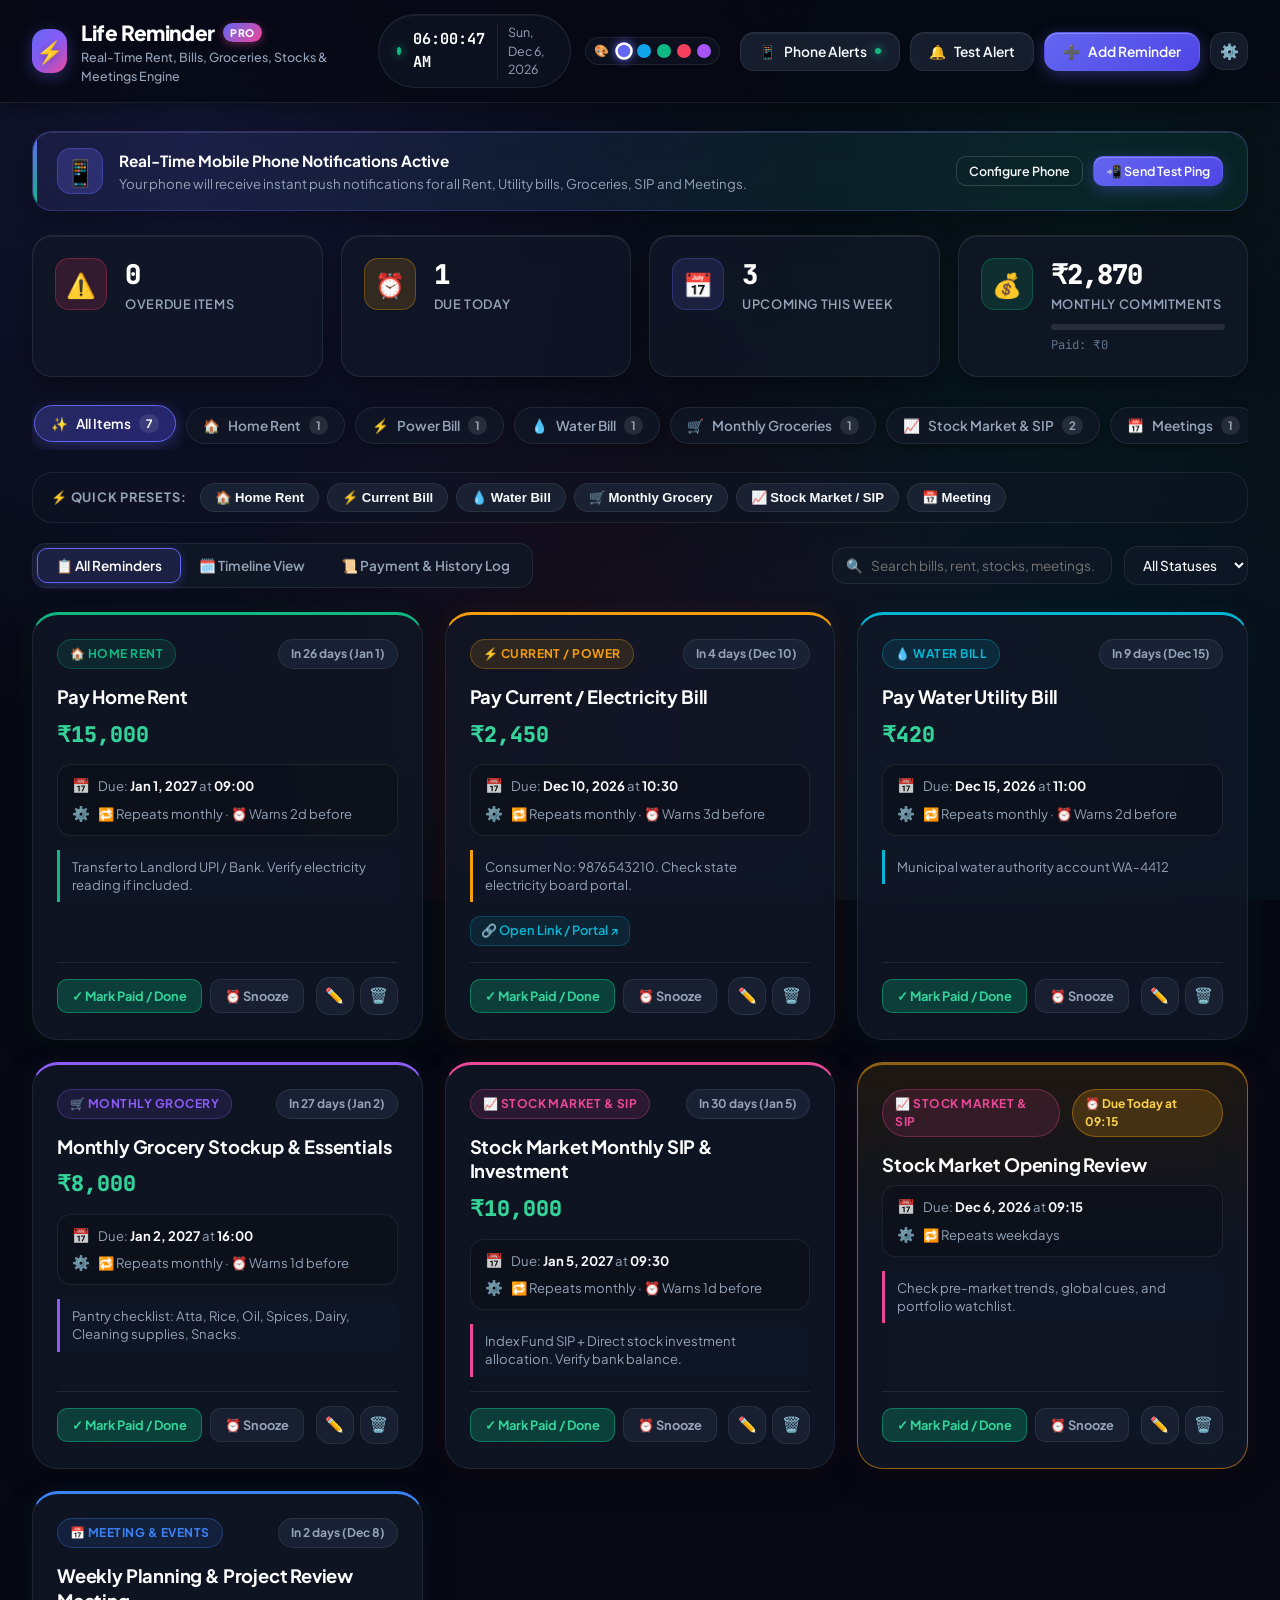
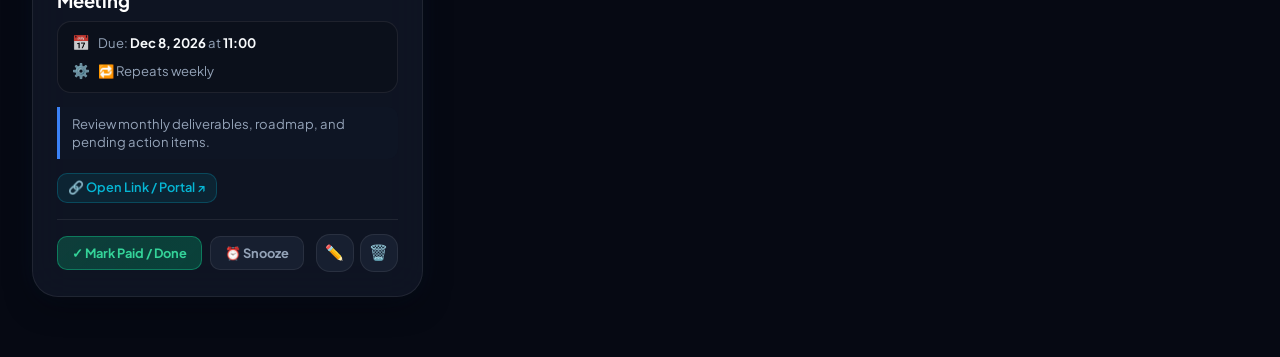
==== index.html @ 821e24bf "Initial commit: Life Reminder & Task Assistant PRO" ====
<!DOCTYPE html>
<html lang="en">
<head>
  <meta charset="UTF-8">
  <meta name="viewport" content="width=device-width, initial-scale=1.0">
  <title>Life Reminder PRO - Smart Financial & Task Manager</title>
  <link rel="preconnect" href="https://fonts.googleapis.com">
  <link rel="preconnect" href="https://fonts.gstatic.com" crossorigin>
  <link href="https://fonts.googleapis.com/css2?family=Plus+Jakarta+Sans:wght@300;400;500;600;700;800&family=JetBrains+Mono:wght@400;500;700;800&display=swap" rel="stylesheet">
  <link rel="stylesheet" href="static/styles.css">
  <link rel="icon" type="image/svg+xml" href="static/favicon.svg">
</head>
<body class="dark-theme theme-midnight">
  <!-- Confetti Burst Canvas -->
  <canvas id="confettiCanvas"></canvas>

  <!-- Top Navigation Header -->
  <header class="app-header">
    <div class="header-container">
      <div class="logo-group">
        <div class="logo-icon-wrapper">
          <span class="logo-icon">⚡</span>
        </div>
        <div>
          <h1 class="app-title">Life Reminder <span class="badge-pro">PRO</span></h1>
          <p class="app-subtitle">Real-Time Rent, Bills, Groceries, Stocks & Meetings Engine</p>
        </div>
      </div>

      <div class="header-center">
        <div class="live-clock-card" title="Real-time system scheduler running">
          <span class="clock-pulse-dot"></span>
          <span class="live-clock-time" id="liveClockTime">--:--:--</span>
          <span class="live-clock-date" id="liveClockDate">Loading...</span>
        </div>

        <!-- Theme Palette Color Switcher -->
        <div class="theme-selector-wrap" title="Switch Color Palette">
          <span style="font-size: 0.75rem; margin-right: 2px;">🎨</span>
          <div class="theme-pill-dot dot-midnight active" data-theme="theme-midnight" title="Cyber Midnight (Default)"></div>
          <div class="theme-pill-dot dot-sapphire" data-theme="theme-sapphire" title="Sapphire Executive (Ocean Cobalt)"></div>
          <div class="theme-pill-dot dot-emerald" data-theme="theme-emerald" title="Emerald Luxury (Forest Jade)"></div>
          <div class="theme-pill-dot dot-sunset" data-theme="theme-sunset" title="Crimson Sunset (Amber Rose)"></div>
          <div class="theme-pill-dot dot-royal" data-theme="theme-royal" title="Amethyst Royal (Electric Purple)"></div>
        </div>
      </div>

      <div class="header-actions">
        <button id="btnOpenMobileSync" class="btn btn-secondary mobile-sync-btn" title="Setup Mobile Phone Notifications">
          <span>📱</span> Phone Alerts <span class="clock-pulse-dot" id="mobileStatusDot" style="width: 6px; height: 6px;"></span>
        </button>
        <button id="btnTestAlert" class="btn btn-secondary" title="Test Audio Chime & Windows Toast">
          <span>🔔</span> Test Alert
        </button>
        <button id="btnOpenAddModal" class="btn btn-primary">
          <span>➕</span> Add Reminder
        </button>
        <button id="btnOpenSettings" class="btn btn-icon" title="Preferences">
          ⚙️
        </button>
      </div>
    </div>
  </header>

  <!-- Main Application Container -->
  <main class="main-container">

    <!-- Mobile Banner Alert Bar -->
    <section class="mobile-banner-card" id="mobileBannerCard">
      <div class="mobile-banner-left">
        <span class="mobile-banner-icon">📱</span>
        <div>
          <div class="mobile-banner-title">Real-Time Mobile Phone Notifications Active</div>
          <div class="mobile-banner-desc" id="mobileBannerDesc">Your phone will receive instant push notifications for all Rent, Utility bills, Groceries, SIP and Meetings.</div>
        </div>
      </div>
      <div class="mobile-banner-right">
        <button class="btn btn-sm btn-outline" id="btnBannerConfigure">Configure Phone</button>
        <button class="btn btn-sm btn-primary" id="btnBannerTestMobile">📲 Send Test Ping</button>
      </div>
    </section>

    <!-- Metrics / Stat Cards Row -->
    <section class="stats-grid">
      <div class="stat-card overdue-card" id="cardOverdue">
        <div class="stat-icon">⚠️</div>
        <div class="stat-content">
          <div class="stat-value" id="statOverdue">0</div>
          <div class="stat-label">Overdue Items</div>
        </div>
      </div>

      <div class="stat-card today-card">
        <div class="stat-icon">⏰</div>
        <div class="stat-content">
          <div class="stat-value" id="statToday">0</div>
          <div class="stat-label">Due Today</div>
        </div>
      </div>

      <div class="stat-card week-card">
        <div class="stat-icon">📅</div>
        <div class="stat-content">
          <div class="stat-value" id="statWeek">0</div>
          <div class="stat-label">Upcoming This Week</div>
        </div>
      </div>

      <div class="stat-card commitment-card">
        <div class="stat-icon">💰</div>
        <div class="stat-content">
          <div class="stat-value" id="statCommitment"><span class="currency-symbol">₹</span>0</div>
          <div class="stat-label">Monthly Commitments</div>
          <div class="progress-bar-container">
            <div class="progress-bar" id="statPaidProgress" style="width: 0%;"></div>
          </div>
          <div class="stat-subtext" id="statPaidText">Paid: <span class="currency-symbol">₹</span>0</div>
        </div>
      </div>
    </section>

    <!-- Vibrant Color-Coded Category Filter Tabs Bar -->
    <section class="category-tabs-bar" id="categoryTabsBar">
      <button class="cat-pill active" data-category="all">
        <span>✨</span>
        <span>All Items</span>
        <span class="cat-pill-count" id="countCatAll">0</span>
      </button>
      <button class="cat-pill" data-category="rent">
        <span>🏠</span>
        <span>Home Rent</span>
        <span class="cat-pill-count" id="countCatRent">0</span>
      </button>
      <button class="cat-pill" data-category="electricity">
        <span>⚡</span>
        <span>Power Bill</span>
        <span class="cat-pill-count" id="countCatElectricity">0</span>
      </button>
      <button class="cat-pill" data-category="water">
        <span>💧</span>
        <span>Water Bill</span>
        <span class="cat-pill-count" id="countCatWater">0</span>
      </button>
      <button class="cat-pill" data-category="grocery">
        <span>🛒</span>
        <span>Monthly Groceries</span>
        <span class="cat-pill-count" id="countCatGrocery">0</span>
      </button>
      <button class="cat-pill" data-category="stocks">
        <span>📈</span>
        <span>Stock Market & SIP</span>
        <span class="cat-pill-count" id="countCatStocks">0</span>
      </button>
      <button class="cat-pill" data-category="meeting">
        <span>📅</span>
        <span>Meetings</span>
        <span class="cat-pill-count" id="countCatMeeting">0</span>
      </button>
      <button class="cat-pill" data-category="custom">
        <span>🔔</span>
        <span>Other Tasks</span>
        <span class="cat-pill-count" id="countCatCustom">0</span>
      </button>
    </section>

    <!-- Quick Category Presets Bar -->
    <section class="presets-section">
      <span class="presets-title">⚡ Quick Presets:</span>
      <div class="presets-pills">
        <button class="preset-btn" data-preset="rent">🏠 Home Rent</button>
        <button class="preset-btn" data-preset="electricity">⚡ Current Bill</button>
        <button class="preset-btn" data-preset="water">💧 Water Bill</button>
        <button class="preset-btn" data-preset="grocery">🛒 Monthly Grocery</button>
        <button class="preset-btn" data-preset="stocks">📈 Stock Market / SIP</button>
        <button class="preset-btn" data-preset="meeting">📅 Meeting</button>
      </div>
    </section>

    <!-- View Tabs & Search Filter Row -->
    <section class="controls-section">
      <div class="view-tabs">
        <button class="tab-btn active" data-tab="reminders">📋 All Reminders</button>
        <button class="tab-btn" data-tab="timeline">🗓️ Timeline View</button>
        <button class="tab-btn" data-tab="history">📜 Payment & History Log</button>
      </div>

      <div class="filter-group">
        <div class="search-box">
          <span class="search-icon">🔍</span>
          <input type="text" id="searchInput" placeholder="Search bills, rent, stocks, meetings... (Ctrl+K)">
        </div>
        <select id="statusFilter" class="select-filter">
          <option value="all">All Statuses</option>
          <option value="pending">Pending</option>
          <option value="snoozed">Snoozed</option>
          <option value="completed">Completed</option>
        </select>
      </div>
    </section>

    <!-- TAB 1: Reminders Grid -->
    <div id="tabReminders" class="tab-content active">
      <div id="remindersGrid" class="reminders-grid">
        <!-- Injected via JavaScript -->
      </div>
      <div id="emptyState" class="empty-state hidden">
        <div class="empty-icon">🎉</div>
        <h3>All caught up!</h3>
        <p>No pending reminders found matching your filters.</p>
        <button class="btn btn-primary" onclick="openAddModal()">Add a Reminder</button>
      </div>
    </div>

    <!-- TAB 2: Timeline View -->
    <div id="tabTimeline" class="tab-content">
      <div class="timeline-container" id="timelineContainer">
        <!-- Injected via JavaScript -->
      </div>
    </div>

    <!-- TAB 3: History Log -->
    <div id="tabHistory" class="tab-content">
      <div class="history-card">
        <div class="history-header">
          <h3>Payment & Completion Records</h3>
          <span class="history-count" id="historyCount">0 records</span>
        </div>
        <div class="history-table-wrapper">
          <table class="history-table">
            <thead>
              <tr>
                <th>Item / Title</th>
                <th>Category</th>
                <th>Amount</th>
                <th>Due Date</th>
                <th>Completed Date</th>
                <th>Notes</th>
              </tr>
            </thead>
            <tbody id="historyTableBody">
              <!-- Injected via JavaScript -->
            </tbody>
          </table>
        </div>
      </div>
    </div>

  </main>

  <!-- Add / Edit Reminder Modal -->
  <div id="reminderModal" class="modal-backdrop hidden">
    <div class="modal-dialog">
      <div class="modal-header">
        <h2 id="modalTitle">➕ Add New Reminder</h2>
        <button class="modal-close-btn" id="btnCloseModal">&times;</button>
      </div>
      <form id="reminderForm" class="modal-form">
        <input type="hidden" id="editReminderId">

        <div class="form-row">
          <div class="form-group flex-2">
            <label for="reminderTitle">Reminder Title <span class="required">*</span></label>
            <input type="text" id="reminderTitle" required placeholder="e.g. Pay Home Rent, Current Bill, SIP...">
          </div>
          <div class="form-group flex-1">
            <label for="reminderCategory">Category</label>
            <select id="reminderCategory">
              <option value="rent">🏠 Home Rent</option>
              <option value="electricity">⚡ Electricity Bill</option>
              <option value="water">💧 Water Bill</option>
              <option value="grocery">🛒 Monthly Grocery</option>
              <option value="stocks">📈 Stock Market & SIP</option>
              <option value="meeting">📅 Meeting / Call</option>
              <option value="custom">🔔 Custom Task</option>
            </select>
          </div>
        </div>

        <div class="form-row">
          <div class="form-group">
            <label for="reminderAmount">Amount (<span class="currency-symbol">₹</span>) <small>(Optional for non-bills)</small></label>
            <input type="number" id="reminderAmount" placeholder="0" min="0" step="any">
          </div>
          <div class="form-group">
            <label for="reminderDueDate">Due Date <span class="required">*</span></label>
            <input type="date" id="reminderDueDate" required>
          </div>
          <div class="form-group">
            <label for="reminderDueTime">Due Time <span class="required">*</span></label>
            <input type="time" id="reminderDueTime" value="09:00" required>
          </div>
        </div>

        <div class="form-row">
          <div class="form-group">
            <label for="reminderRecurrence">Repeat Pattern</label>
            <select id="reminderRecurrence">
              <option value="monthly">Monthly (Repeats on same day)</option>
              <option value="one-time">One-time (No repeat)</option>
              <option value="daily">Daily (Every day)</option>
              <option value="weekdays">Weekdays (Mon-Fri - Stocks/Meetings)</option>
              <option value="weekly">Weekly (Every 7 days)</option>
              <option value="quarterly">Quarterly (Every 3 months)</option>
              <option value="yearly">Yearly (Annual)</option>
            </select>
          </div>
          <div class="form-group">
            <label for="reminderAdvance">Advance Warning</label>
            <select id="reminderAdvance">
              <option value="0">On Due Date Only</option>
              <option value="1">1 Day Before</option>
              <option value="2">2 Days Before</option>
              <option value="3">3 Days Before</option>
              <option value="5">5 Days Before</option>
            </select>
          </div>
          <div class="form-group">
            <label for="reminderPriority">Priority</label>
            <select id="reminderPriority">
              <option value="high">🔥 High</option>
              <option value="medium" selected>⚡ Medium</option>
              <option value="normal">🌱 Normal</option>
            </select>
          </div>
        </div>

        <div class="form-group">
          <label for="reminderNotes">Notes / Consumer No / Grocery Checklist</label>
          <textarea id="reminderNotes" rows="3" placeholder="e.g. Account number, landlord UPI, grocery list, meeting agenda..."></textarea>
        </div>

        <div class="form-group">
          <label for="reminderLink">Action Link / Portal URL <small>(Optional)</small></label>
          <input type="url" id="reminderLink" placeholder="https://meet.google.com/xyz or https://electricity.gov.in">
        </div>

        <div class="modal-footer">
          <button type="button" class="btn btn-secondary" id="btnCancelModal">Cancel</button>
          <button type="submit" class="btn btn-primary" id="btnSaveReminder">Save Reminder</button>
        </div>
      </form>
    </div>
  </div>

  <!-- Snooze Options Modal -->
  <div id="snoozeModal" class="modal-backdrop hidden">
    <div class="modal-dialog modal-small">
      <div class="modal-header">
        <h2>⏰ Snooze Reminder</h2>
        <button class="modal-close-btn" id="btnCloseSnooze">&times;</button>
      </div>
      <div class="snooze-body">
        <p>Postpone this reminder for:</p>
        <div class="snooze-options">
          <button class="btn btn-snooze" data-minutes="15">⏱️ 15 Minutes</button>
          <button class="btn btn-snooze" data-minutes="60">⏰ 1 Hour</button>
          <button class="btn btn-snooze" data-minutes="180">☕ 3 Hours</button>
          <button class="btn btn-snooze" data-minutes="1440">🌅 Tomorrow Morning (24h)</button>
        </div>
      </div>
    </div>
  </div>

  <!-- Dedicated Mobile Phone Notifications Modal -->
  <div id="mobileModal" class="modal-backdrop hidden">
    <div class="modal-dialog modal-medium">
      <div class="modal-header">
        <div class="modal-title-wrap">
          <span class="modal-header-icon" style="font-size: 22px; margin-right: 8px;">📱</span>
          <div>
            <h2>Mobile Phone Notifications</h2>
            <p class="modal-subtitle" style="font-size: 0.8rem; color: var(--text-secondary);">Receive instant reminder push alerts directly on your iOS or Android phone</p>
          </div>
        </div>
        <button class="modal-close-btn" id="btnCloseMobileModal">&times;</button>
      </div>

      <div class="modal-body-scrollable">
        <!-- Master Mobile Toggle -->
        <div class="mobile-master-toggle-box">
          <div class="toggle-info">
            <strong>Enable Mobile Push Alerts</strong>
            <span>Send alerts to phone whenever a reminder is due, overdue, snoozed, or upcoming</span>
          </div>
          <label class="switch">
            <input type="checkbox" id="mobileEnabledToggle" checked>
            <span class="slider round"></span>
          </label>
        </div>

        <!-- Provider Selector Pills -->
        <div class="provider-select-section">
          <label class="section-label" style="font-size: 0.8rem; font-weight: 700; color: var(--text-secondary); text-transform: uppercase; margin-bottom: 8px; display: block;">Select Push Notification Method:</label>
          <div class="provider-pills">
            <button class="provider-pill active" data-provider="ntfy">
              <span class="pill-icon" style="font-size: 20px;">🚀</span>
              <span class="pill-name" style="font-weight: 700;">ntfy.sh</span>
              <span class="pill-badge" style="font-size: 0.65rem; color: var(--accent-emerald); font-weight: 700;">Zero Setup</span>
            </button>
            <button class="provider-pill" data-provider="telegram">
              <span class="pill-icon" style="font-size: 20px;">✈️</span>
              <span class="pill-name" style="font-weight: 700;">Telegram</span>
            </button>
            <button class="provider-pill" data-provider="whatsapp">
              <span class="pill-icon" style="font-size: 20px;">💬</span>
              <span class="pill-name" style="font-weight: 700;">WhatsApp</span>
            </button>
            <button class="provider-pill" data-provider="pushover">
              <span class="pill-icon" style="font-size: 20px;">🔔</span>
              <span class="pill-name" style="font-weight: 700;">Pushover</span>
            </button>
            <button class="provider-pill" data-provider="discord">
              <span class="pill-icon" style="font-size: 20px;">🎮</span>
              <span class="pill-name" style="font-weight: 700;">Discord</span>
            </button>
          </div>
        </div>

        <!-- PROVIDER 1: ntfy.sh (Recommended) -->
        <div class="provider-config-box" id="providerBoxNtfy">
          <div class="guide-box">
            <h4>🚀 1-Minute Setup for ntfy.sh:</h4>
            <ol>
              <li>Install the free <strong>ntfy</strong> app on your phone (<a href="https://apps.apple.com/app/ntfy/id1625396347" target="_blank">iOS App Store</a> or <a href="https://play.google.com/store/apps/details?id=io.heckel.ntfy" target="_blank">Google Play</a>). <em>No account or sign up required!</em></li>
              <li>In the app, tap <strong>"+"</strong> (Subscribe to topic) and enter your private topic name below.</li>
              <li>That's it! Tap the <strong>"Send Test Ping"</strong> button below to verify your phone rings!</li>
            </ol>
          </div>

          <div class="form-group" style="margin-top: 14px;">
            <label for="ntfyTopicInput">Your Private ntfy Topic Name:</label>
            <div class="input-with-action">
              <input type="text" id="ntfyTopicInput" placeholder="e.g. reminders_pb963_abc123">
              <button class="btn btn-secondary btn-sm" id="btnCopyNtfyLink" title="Copy Subscription Link">📋 Copy Link</button>
            </div>
            <small class="form-help">Subscription URL: <code id="ntfySubUrl">https://ntfy.sh/reminders_...</code></small>
          </div>

          <div class="ntfy-direct-action" style="margin-top: 10px;">
            <a id="ntfyDirectLink" href="#" target="_blank" class="btn btn-outline btn-sm">🔗 Open Web Notification Feed</a>
          </div>
        </div>

        <!-- PROVIDER 2: Telegram Bot -->
        <div class="provider-config-box hidden" id="providerBoxTelegram">
          <div class="guide-box">
            <h4>✈️ Setup Telegram Bot:</h4>
            <ol>
              <li>Open Telegram and message <strong>@BotFather</strong> to create a new bot and copy the <strong>HTTP API Token</strong>.</li>
              <li>Start a chat with your new bot and also message <strong>@userinfobot</strong> to get your numerical <strong>Chat ID</strong>.</li>
              <li>Paste both fields below and click Save.</li>
            </ol>
          </div>

          <div class="form-row" style="margin-top: 14px;">
            <div class="form-group flex-2">
              <label for="telegramBotTokenInput">Bot API Token:</label>
              <input type="password" id="telegramBotTokenInput" placeholder="e.g. 123456789:ABCdefGhIJKlmNoPQRstUVwxyZ">
            </div>
            <div class="form-group flex-1">
              <label for="telegramChatIdInput">Your Chat ID:</label>
              <input type="text" id="telegramChatIdInput" placeholder="e.g. 987654321">
            </div>
          </div>
        </div>

        <!-- PROVIDER 3: WhatsApp (CallMeBot) -->
        <div class="provider-config-box hidden" id="providerBoxWhatsapp">
          <div class="guide-box">
            <h4>💬 Free WhatsApp Setup (via CallMeBot):</h4>
            <ol>
              <li>Add phone contact: <strong>+34 644 10 55 84</strong> to your phone or click <a href="https://api.callmebot.com/whatsapp.php" target="_blank">CallMeBot Instructions</a>.</li>
              <li>Send WhatsApp message <code>I allow callmebot to send me messages</code> to that number.</li>
              <li>You will receive your personal free API Key in WhatsApp. Paste it below with your phone number (including country code, e.g. 919876543210).</li>
            </ol>
          </div>

          <div class="form-row" style="margin-top: 14px;">
            <div class="form-group flex-1">
              <label for="whatsappPhoneInput">Phone Number (with Country Code):</label>
              <input type="text" id="whatsappPhoneInput" placeholder="e.g. 919876543210">
            </div>
            <div class="form-group flex-1">
              <label for="whatsappApiKeyInput">CallMeBot API Key:</label>
              <input type="password" id="whatsappApiKeyInput" placeholder="e.g. 1234567">
            </div>
          </div>
        </div>

        <!-- PROVIDER 4: Pushover -->
        <div class="provider-config-box hidden" id="providerBoxPushover">
          <div class="form-row" style="margin-top: 14px;">
            <div class="form-group flex-1">
              <label for="pushoverUserKeyInput">User Key:</label>
              <input type="text" id="pushoverUserKeyInput" placeholder="Your Pushover User Key">
            </div>
            <div class="form-group flex-1">
              <label for="pushoverApiTokenInput">App API Token:</label>
              <input type="password" id="pushoverApiTokenInput" placeholder="Your Pushover App Token">
            </div>
          </div>
        </div>

        <!-- PROVIDER 5: Discord Webhook -->
        <div class="provider-config-box hidden" id="providerBoxDiscord">
          <div class="form-group" style="margin-top: 14px;">
            <label for="discordWebhookInput">Discord Webhook URL:</label>
            <input type="url" id="discordWebhookInput" placeholder="https://discord.com/api/webhooks/...">
          </div>
        </div>

        <!-- Testing Feedback Box -->
        <div class="test-feedback-box hidden" id="mobileTestFeedback" style="padding: 12px 16px; background: rgba(30, 41, 59, 0.7); border-radius: var(--radius-md); border: 1px solid var(--border-glass);">
          <span id="mobileTestStatusIcon">⏳</span>
          <span id="mobileTestStatusText">Testing connection...</span>
        </div>

        <!-- Access Dashboard on Mobile via LAN Wi-Fi -->
        <div class="lan-access-card" style="background: rgba(11, 15, 25, 0.6); border: 1px solid var(--border-glass); border-radius: var(--radius-md); padding: 14px 18px;">
          <div class="lan-access-header" style="display: flex; gap: 12px; align-items: center; margin-bottom: 8px;">
            <span class="lan-icon" style="font-size: 20px;">📶</span>
            <div>
              <strong style="font-size: 0.9rem; color: var(--text-bright);">Access Full Dashboard on Mobile Phone:</strong>
              <p style="font-size: 0.78rem; color: var(--text-secondary);">Open this address on your phone browser while connected to the same Wi-Fi:</p>
            </div>
          </div>
          <div class="lan-url-box" id="lanUrlBox" style="display: flex; align-items: center; justify-content: space-between; background: rgba(0, 0, 0, 0.3); padding: 8px 12px; border-radius: var(--radius-sm);">
            <code id="lanMobileUrl" style="color: var(--accent-cyan); font-family: var(--font-mono); font-size: 0.88rem;">http://127.0.0.1:8765</code>
            <button class="btn btn-sm btn-secondary" id="btnCopyLanUrl">📋 Copy URL</button>
          </div>
        </div>

      </div>

      <div class="modal-footer">
        <button type="button" class="btn btn-secondary" id="btnTestMobileNotification">
          <span>📲</span> Send Test Ping to Phone
        </button>
        <button type="button" class="btn btn-primary" id="btnSaveMobileSettings">
          Save & Enable
        </button>
      </div>
    </div>
  </div>

  <!-- Settings Modal -->
  <div id="settingsModal" class="modal-backdrop hidden">
    <div class="modal-dialog modal-small">
      <div class="modal-header">
        <h2>⚙️ Preferences</h2>
        <button class="modal-close-btn" id="btnCloseSettings">&times;</button>
      </div>
      <div class="settings-body">
        <div class="setting-item">
          <label for="settingCurrency">Currency Symbol</label>
          <input type="text" id="settingCurrency" value="₹" style="width: 80px;">
        </div>
        <div class="setting-item">
          <label for="settingSound">Sound Alert Chime</label>
          <input type="checkbox" id="settingSound" checked>
        </div>
        <div class="setting-item">
          <label for="settingToast">Windows Toast Notifications</label>
          <input type="checkbox" id="settingToast" checked>
        </div>
        <div class="setting-item-box">
          <div class="setting-item-label">
            <strong>📱 Mobile Phone Notifications</strong>
            <small style="display: block; color: var(--text-secondary);">Push reminders to iOS / Android</small>
          </div>
          <button class="btn btn-secondary btn-sm" id="btnSettingsOpenMobile">Configure Phone</button>
        </div>
        <div class="setting-actions" style="margin-top: 14px; display: flex; justify-content: flex-end;">
          <button class="btn btn-primary" id="btnSaveSettings">Save Settings</button>
        </div>
      </div>
    </div>
  </div>

  <!-- Notification Toast Container for in-app popups -->
  <div id="toastContainer" class="toast-container"></div>

  <script src="static/app.js"></script>
</body>
</html>
---- static/styles.css ----
/* ==========================================================================
   LIFE REMINDER PRO - EXECUTIVE MULTI-THEME & COLOR TABS DESIGN SYSTEM
   ========================================================================== */

@import url('https://fonts.googleapis.com/css2?family=Plus+Jakarta+Sans:wght@300;400;500;600;700;800&family=JetBrains+Mono:wght@400;500;600;700&display=swap');

:root {
  /* Default: Cyber Midnight Palette */
  --bg-deep: #060913;
  --bg-primary: #0a0f1d;
  --bg-secondary: #111827;
  --bg-card: rgba(17, 24, 39, 0.78);
  --bg-card-hover: rgba(26, 36, 56, 0.9);
  --bg-glass: rgba(255, 255, 255, 0.03);
  --bg-glass-heavy: rgba(255, 255, 255, 0.06);

  --border-glass: rgba(255, 255, 255, 0.08);
  --border-glass-bright: rgba(255, 255, 255, 0.16);
  --border-active: rgba(99, 102, 241, 0.5);

  --text-primary: #f8fafc;
  --text-secondary: #94a3b8;
  --text-muted: #64748b;
  --text-bright: #ffffff;

  --accent-primary: #6366f1;
  --accent-primary-hover: #4f46e5;
  --accent-primary-light: rgba(99, 102, 241, 0.15);
  --accent-primary-glow: rgba(99, 102, 241, 0.35);

  --accent-emerald: #10b981;
  --accent-amber: #f59e0b;
  --accent-rose: #f43f5e;
  --accent-cyan: #06b6d4;
  --accent-purple: #8b5cf6;
  --accent-pink: #ec4899;

  --radius-xs: 6px;
  --radius-sm: 10px;
  --radius-md: 14px;
  --radius-lg: 20px;
  --radius-xl: 26px;
  --radius-full: 9999px;

  --shadow-sm: 0 2px 8px rgba(0, 0, 0, 0.3);
  --shadow-md: 0 8px 24px -4px rgba(0, 0, 0, 0.45);
  --shadow-lg: 0 16px 40px -8px rgba(0, 0, 0, 0.6);
  --shadow-card: 0 10px 30px -5px rgba(0, 0, 0, 0.5), inset 0 1px 0 rgba(255, 255, 255, 0.08);

  --font-main: 'Plus Jakarta Sans', -apple-system, BlinkMacSystemFont, 'Segoe UI', Roboto, sans-serif;
  --font-mono: 'JetBrains Mono', 'Fira Code', monospace;
}

/* ==========================================================================
   Color Theme Variants
   ========================================================================== */

/* Theme 1: Cyber Midnight (Default) */
body.theme-midnight, body:not([class*="theme-"]) {
  background-color: #060913;
  background-image: 
    radial-gradient(circle at 15% 15%, rgba(99, 102, 241, 0.14) 0%, transparent 45%),
    radial-gradient(circle at 85% 20%, rgba(16, 185, 129, 0.08) 0%, transparent 40%),
    radial-gradient(circle at 50% 80%, rgba(236, 72, 153, 0.08) 0%, transparent 45%),
    radial-gradient(circle at 80% 85%, rgba(6, 182, 212, 0.08) 0%, transparent 40%);
}

/* Theme 2: Sapphire Executive (Ocean Cobalt) */
body.theme-sapphire {
  --bg-deep: #030d1a;
  --bg-primary: #07152b;
  --bg-secondary: #0d2244;
  --bg-card: rgba(10, 25, 52, 0.8);
  --bg-card-hover: rgba(16, 37, 75, 0.9);
  --accent-primary: #0ea5e9;
  --accent-primary-hover: #0284c7;
  --accent-primary-glow: rgba(14, 165, 233, 0.4);
  background-color: #030d1a;
  background-image: 
    radial-gradient(circle at 15% 15%, rgba(14, 165, 233, 0.18) 0%, transparent 45%),
    radial-gradient(circle at 85% 20%, rgba(59, 130, 246, 0.14) 0%, transparent 40%),
    radial-gradient(circle at 50% 80%, rgba(6, 182, 212, 0.12) 0%, transparent 45%),
    radial-gradient(circle at 80% 85%, rgba(99, 102, 241, 0.1) 0%, transparent 40%);
}

/* Theme 3: Emerald Luxury (Forest Jade) */
body.theme-emerald {
  --bg-deep: #04120c;
  --bg-primary: #081d14;
  --bg-secondary: #0e2e21;
  --bg-card: rgba(11, 38, 28, 0.8);
  --bg-card-hover: rgba(18, 56, 42, 0.9);
  --accent-primary: #10b981;
  --accent-primary-hover: #059669;
  --accent-primary-glow: rgba(16, 185, 129, 0.4);
  background-color: #04120c;
  background-image: 
    radial-gradient(circle at 15% 15%, rgba(16, 185, 129, 0.18) 0%, transparent 45%),
    radial-gradient(circle at 85% 20%, rgba(245, 158, 11, 0.12) 0%, transparent 40%),
    radial-gradient(circle at 50% 80%, rgba(52, 211, 153, 0.12) 0%, transparent 45%),
    radial-gradient(circle at 80% 85%, rgba(6, 182, 212, 0.08) 0%, transparent 40%);
}

/* Theme 4: Crimson Sunset (Amber Luxe) */
body.theme-sunset {
  --bg-deep: #13070b;
  --bg-primary: #1e0d13;
  --bg-secondary: #2d131c;
  --bg-card: rgba(38, 17, 26, 0.8);
  --bg-card-hover: rgba(56, 26, 38, 0.9);
  --accent-primary: #f43f5e;
  --accent-primary-hover: #e11d48;
  --accent-primary-glow: rgba(244, 63, 94, 0.4);
  background-color: #13070b;
  background-image: 
    radial-gradient(circle at 15% 15%, rgba(244, 63, 94, 0.18) 0%, transparent 45%),
    radial-gradient(circle at 85% 20%, rgba(245, 158, 11, 0.14) 0%, transparent 40%),
    radial-gradient(circle at 50% 80%, rgba(236, 72, 153, 0.12) 0%, transparent 45%),
    radial-gradient(circle at 80% 85%, rgba(251, 113, 133, 0.08) 0%, transparent 40%);
}

/* Theme 5: Amethyst Royal (Neon Purple) */
body.theme-royal {
  --bg-deep: #0e0618;
  --bg-primary: #170a27;
  --bg-secondary: #24113b;
  --bg-card: rgba(30, 15, 50, 0.8);
  --bg-card-hover: rgba(45, 23, 75, 0.9);
  --accent-primary: #a855f7;
  --accent-primary-hover: #9333ea;
  --accent-primary-glow: rgba(168, 85, 247, 0.4);
  background-color: #0e0618;
  background-image: 
    radial-gradient(circle at 15% 15%, rgba(168, 85, 247, 0.18) 0%, transparent 45%),
    radial-gradient(circle at 85% 20%, rgba(99, 102, 241, 0.14) 0%, transparent 40%),
    radial-gradient(circle at 50% 80%, rgba(236, 72, 153, 0.12) 0%, transparent 45%),
    radial-gradient(circle at 80% 85%, rgba(192, 132, 252, 0.08) 0%, transparent 40%);
}

/* ==========================================================================
   Base Reset
   ========================================================================== */

* {
  box-sizing: border-box;
  margin: 0;
  padding: 0;
}

body {
  font-family: var(--font-main);
  background-attachment: fixed;
  color: var(--text-primary);
  min-height: 100vh;
  line-height: 1.5;
  overflow-x: hidden;
  -webkit-font-smoothing: antialiased;
  -moz-osx-font-smoothing: grayscale;
  transition: background-color 0.3s ease;
}

::-webkit-scrollbar {
  width: 8px;
  height: 8px;
}
::-webkit-scrollbar-track {
  background: rgba(6, 9, 19, 0.8);
}
::-webkit-scrollbar-thumb {
  background: rgba(255, 255, 255, 0.15);
  border-radius: 4px;
}
::-webkit-scrollbar-thumb:hover {
  background: var(--accent-primary);
}

#confettiCanvas {
  position: fixed;
  top: 0;
  left: 0;
  width: 100vw;
  height: 100vh;
  pointer-events: none;
  z-index: 10000;
}

/* ==========================================================================
   Header Navigation & Theme Switcher
   ========================================================================== */

.app-header {
  position: sticky;
  top: 0;
  z-index: 100;
  backdrop-filter: blur(20px);
  -webkit-backdrop-filter: blur(20px);
  background: rgba(6, 9, 19, 0.85);
  border-bottom: 1px solid var(--border-glass);
  padding: 14px 32px;
  box-shadow: 0 4px 20px rgba(0, 0, 0, 0.4);
}

.header-container {
  max-width: 1440px;
  margin: 0 auto;
  display: flex;
  align-items: center;
  justify-content: space-between;
  gap: 20px;
}

.logo-group {
  display: flex;
  align-items: center;
  gap: 14px;
}

.logo-icon-wrapper {
  width: 44px;
  height: 44px;
  border-radius: var(--radius-md);
  background: linear-gradient(135deg, var(--accent-primary), #8b5cf6, #ec4899);
  display: flex;
  align-items: center;
  justify-content: center;
  box-shadow: 0 4px 16px var(--accent-primary-glow);
  transition: transform 0.3s cubic-bezier(0.34, 1.56, 0.64, 1);
}

.logo-icon-wrapper:hover {
  transform: rotate(12deg) scale(1.08);
}

.logo-icon {
  font-size: 22px;
  filter: drop-shadow(0 2px 4px rgba(0, 0, 0, 0.3));
}

.app-title {
  font-size: 1.3rem;
  font-weight: 800;
  letter-spacing: -0.02em;
  display: flex;
  align-items: center;
  gap: 8px;
  background: linear-gradient(135deg, #ffffff 60%, #cbd5e1);
  -webkit-background-clip: text;
  -webkit-text-fill-color: transparent;
}

.badge-pro {
  font-size: 0.65rem;
  font-weight: 800;
  letter-spacing: 0.08em;
  background: linear-gradient(135deg, var(--accent-primary), #ec4899);
  -webkit-text-fill-color: #ffffff;
  padding: 2px 7px;
  border-radius: var(--radius-full);
  box-shadow: 0 2px 8px rgba(236, 72, 153, 0.4);
}

.app-subtitle {
  font-size: 0.78rem;
  color: var(--text-secondary);
  font-weight: 500;
}

.header-center {
  display: flex;
  align-items: center;
  gap: 14px;
}

.live-clock-card {
  background: rgba(17, 24, 39, 0.6);
  border: 1px solid var(--border-glass);
  padding: 8px 18px;
  border-radius: var(--radius-full);
  display: flex;
  align-items: center;
  gap: 12px;
  box-shadow: inset 0 1px 0 rgba(255, 255, 255, 0.06);
}

.clock-pulse-dot {
  width: 8px;
  height: 8px;
  border-radius: 50%;
  background: #10b981;
  box-shadow: 0 0 10px #10b981;
  animation: clockPulse 2s infinite;
}

@keyframes clockPulse {
  0% { transform: scale(0.9); opacity: 0.8; }
  50% { transform: scale(1.2); opacity: 1; box-shadow: 0 0 12px #10b981; }
  100% { transform: scale(0.9); opacity: 0.8; }
}

.live-clock-time {
  font-family: var(--font-mono);
  font-size: 0.95rem;
  font-weight: 700;
  color: var(--text-bright);
}

.live-clock-date {
  font-size: 0.78rem;
  color: var(--text-secondary);
  border-left: 1px solid var(--border-glass);
  padding-left: 10px;
}

/* Theme Selector Dropdown / Pill */
.theme-selector-wrap {
  display: flex;
  align-items: center;
  background: rgba(17, 24, 39, 0.6);
  border: 1px solid var(--border-glass);
  padding: 4px 8px;
  border-radius: var(--radius-full);
  gap: 6px;
}

.theme-pill-dot {
  width: 14px;
  height: 14px;
  border-radius: 50%;
  cursor: pointer;
  border: 2px solid transparent;
  transition: all 0.2s ease;
}

.theme-pill-dot:hover, .theme-pill-dot.active {
  transform: scale(1.25);
  border-color: #ffffff;
  box-shadow: 0 0 8px currentColor;
}

.dot-midnight { background: #6366f1; color: #6366f1; }
.dot-sapphire { background: #0ea5e9; color: #0ea5e9; }
.dot-emerald { background: #10b981; color: #10b981; }
.dot-sunset { background: #f43f5e; color: #f43f5e; }
.dot-royal { background: #a855f7; color: #a855f7; }

.header-actions {
  display: flex;
  align-items: center;
  gap: 10px;
}

/* ==========================================================================
   Buttons
   ========================================================================== */

.btn {
  display: inline-flex;
  align-items: center;
  justify-content: center;
  gap: 8px;
  padding: 10px 18px;
  border-radius: var(--radius-md);
  font-family: var(--font-main);
  font-size: 0.86rem;
  font-weight: 600;
  cursor: pointer;
  transition: all 0.25s cubic-bezier(0.16, 1, 0.3, 1);
  border: 1px solid transparent;
  outline: none;
  text-decoration: none;
  white-space: nowrap;
}

.btn:active { transform: scale(0.97); }

.btn-primary {
  background: linear-gradient(135deg, var(--accent-primary) 0%, var(--accent-primary-hover) 100%);
  color: #ffffff;
  box-shadow: 0 4px 16px var(--accent-primary-glow), inset 0 1px 0 rgba(255, 255, 255, 0.25);
}

.btn-primary:hover {
  box-shadow: 0 6px 22px var(--accent-primary-glow), inset 0 1px 0 rgba(255, 255, 255, 0.3);
  transform: translateY(-2px);
}

.btn-secondary {
  background: rgba(30, 41, 59, 0.7);
  color: var(--text-primary);
  border: 1px solid var(--border-glass);
  box-shadow: inset 0 1px 0 rgba(255, 255, 255, 0.06);
}

.btn-secondary:hover {
  background: rgba(51, 65, 85, 0.85);
  border-color: var(--border-glass-bright);
  transform: translateY(-2px);
}

.btn-outline {
  background: transparent;
  color: var(--text-primary);
  border: 1px solid var(--border-glass-bright);
}

.btn-outline:hover {
  background: var(--bg-glass-heavy);
  border-color: var(--accent-primary);
}

.btn-sm {
  padding: 6px 12px;
  font-size: 0.78rem;
  border-radius: var(--radius-sm);
}

.btn-icon {
  width: 38px;
  height: 38px;
  padding: 0;
  display: inline-flex;
  align-items: center;
  justify-content: center;
  border-radius: var(--radius-md);
  background: rgba(30, 41, 59, 0.6);
  border: 1px solid var(--border-glass);
  color: var(--text-primary);
  font-size: 0.95rem;
  cursor: pointer;
  transition: all 0.2s ease;
}

.btn-icon:hover {
  background: rgba(51, 65, 85, 0.9);
  border-color: var(--border-glass-bright);
  transform: translateY(-2px);
}

.btn-icon-danger:hover {
  background: rgba(244, 63, 94, 0.2);
  border-color: var(--accent-rose);
  color: #fb7185;
}

/* ==========================================================================
   Main Container & Sections
   ========================================================================== */

.main-container {
  max-width: 1440px;
  margin: 28px auto 60px auto;
  padding: 0 32px;
}

/* Mobile Alert Banner */
.mobile-banner-card {
  background: linear-gradient(135deg, rgba(99, 102, 241, 0.12) 0%, rgba(16, 185, 129, 0.1) 100%);
  border: 1px solid rgba(99, 102, 241, 0.3);
  border-radius: var(--radius-lg);
  padding: 16px 24px;
  margin-bottom: 24px;
  display: flex;
  align-items: center;
  justify-content: space-between;
  gap: 18px;
  box-shadow: 0 8px 30px rgba(0, 0, 0, 0.35), inset 0 1px 0 rgba(255, 255, 255, 0.1);
  backdrop-filter: blur(14px);
  position: relative;
  overflow: hidden;
}

.mobile-banner-card::before {
  content: '';
  position: absolute;
  top: 0;
  left: 0;
  width: 4px;
  height: 100%;
  background: linear-gradient(to bottom, var(--accent-primary), var(--accent-emerald));
}

.mobile-banner-left {
  display: flex;
  align-items: center;
  gap: 16px;
}

.mobile-banner-icon {
  font-size: 26px;
  background: rgba(99, 102, 241, 0.25);
  width: 46px;
  height: 46px;
  display: flex;
  align-items: center;
  justify-content: center;
  border-radius: var(--radius-md);
  border: 1px solid rgba(99, 102, 241, 0.4);
}

.mobile-banner-title {
  font-weight: 700;
  font-size: 0.96rem;
  color: var(--text-bright);
}

.mobile-banner-desc {
  font-size: 0.83rem;
  color: var(--text-secondary);
  margin-top: 2px;
}

.mobile-banner-right {
  display: flex;
  align-items: center;
  gap: 10px;
  flex-shrink: 0;
}

/* ==========================================================================
   Executive Stats Grid
   ========================================================================== */

.stats-grid {
  display: grid;
  grid-template-columns: repeat(4, 1fr);
  gap: 18px;
  margin-bottom: 24px;
}

.stat-card {
  background: var(--bg-card);
  border: 1px solid var(--border-glass);
  border-radius: var(--radius-lg);
  padding: 22px;
  display: flex;
  align-items: flex-start;
  gap: 18px;
  box-shadow: var(--shadow-card);
  backdrop-filter: blur(16px);
  -webkit-backdrop-filter: blur(16px);
  position: relative;
  overflow: hidden;
  transition: all 0.3s cubic-bezier(0.16, 1, 0.3, 1);
}

.stat-card:hover {
  transform: translateY(-3px);
  border-color: var(--border-glass-bright);
  box-shadow: 0 16px 36px -8px rgba(0, 0, 0, 0.6), inset 0 1px 0 rgba(255, 255, 255, 0.12);
}

.stat-icon {
  width: 52px;
  height: 52px;
  border-radius: var(--radius-md);
  display: flex;
  align-items: center;
  justify-content: center;
  font-size: 24px;
  flex-shrink: 0;
}

.overdue-card .stat-icon {
  background: rgba(244, 63, 94, 0.15);
  border: 1px solid rgba(244, 63, 94, 0.3);
  color: #fb7185;
}
.today-card .stat-icon {
  background: rgba(245, 158, 11, 0.15);
  border: 1px solid rgba(245, 158, 11, 0.3);
  color: #fcd34d;
}
.week-card .stat-icon {
  background: rgba(99, 102, 241, 0.15);
  border: 1px solid rgba(99, 102, 241, 0.3);
  color: #a5b4fc;
}
.commitment-card .stat-icon {
  background: rgba(16, 185, 129, 0.15);
  border: 1px solid rgba(16, 185, 129, 0.3);
  color: #6ee7b7;
}

.stat-content { flex: 1; }

.stat-value {
  font-size: 1.7rem;
  font-weight: 800;
  font-family: var(--font-mono);
  letter-spacing: -0.03em;
  color: var(--text-bright);
  line-height: 1.2;
}

.stat-label {
  font-size: 0.8rem;
  font-weight: 600;
  color: var(--text-secondary);
  margin-top: 4px;
  text-transform: uppercase;
  letter-spacing: 0.05em;
}

.progress-bar-container {
  width: 100%;
  height: 6px;
  background: rgba(255, 255, 255, 0.1);
  border-radius: var(--radius-full);
  margin-top: 10px;
  overflow: hidden;
}

.progress-bar {
  height: 100%;
  background: linear-gradient(90deg, #10b981, #06b6d4);
  border-radius: var(--radius-full);
  transition: width 0.6s cubic-bezier(0.16, 1, 0.3, 1);
  box-shadow: 0 0 10px rgba(16, 185, 129, 0.5);
}

.stat-subtext {
  font-size: 0.76rem;
  color: var(--text-muted);
  margin-top: 6px;
  font-family: var(--font-mono);
}

/* ==========================================================================
   NEW: Vibrant Interactive Category Tabs Bar (Color Tabs)
   ========================================================================== */

.category-tabs-bar {
  display: flex;
  align-items: center;
  gap: 10px;
  margin-bottom: 22px;
  overflow-x: auto;
  padding: 6px 2px;
}

.category-tabs-bar::-webkit-scrollbar {
  height: 4px;
}

.cat-pill {
  display: inline-flex;
  align-items: center;
  gap: 8px;
  padding: 8px 16px;
  border-radius: var(--radius-full);
  background: var(--bg-card);
  border: 1px solid var(--border-glass);
  color: var(--text-secondary);
  font-family: var(--font-main);
  font-size: 0.85rem;
  font-weight: 600;
  cursor: pointer;
  transition: all 0.25s cubic-bezier(0.16, 1, 0.3, 1);
  white-space: nowrap;
  box-shadow: var(--shadow-sm);
}

.cat-pill:hover {
  color: var(--text-bright);
  transform: translateY(-2px);
  border-color: var(--border-glass-bright);
}

.cat-pill.active {
  color: #ffffff;
  border-color: currentColor;
  transform: translateY(-2px);
  box-shadow: 0 4px 18px rgba(0, 0, 0, 0.4);
}

/* Color-Coded Accents per Category Tab */
.cat-pill[data-category="all"].active {
  background: linear-gradient(135deg, rgba(99, 102, 241, 0.3), rgba(79, 70, 229, 0.4));
  border-color: #6366f1;
  box-shadow: 0 4px 16px rgba(99, 102, 241, 0.35);
}
.cat-pill[data-category="rent"].active {
  background: linear-gradient(135deg, rgba(16, 185, 129, 0.3), rgba(5, 150, 105, 0.4));
  border-color: #10b981;
  box-shadow: 0 4px 16px rgba(16, 185, 129, 0.35);
}
.cat-pill[data-category="electricity"].active {
  background: linear-gradient(135deg, rgba(245, 158, 11, 0.3), rgba(217, 119, 6, 0.4));
  border-color: #f59e0b;
  box-shadow: 0 4px 16px rgba(245, 158, 11, 0.35);
}
.cat-pill[data-category="water"].active {
  background: linear-gradient(135deg, rgba(6, 182, 212, 0.3), rgba(8, 145, 178, 0.4));
  border-color: #06b6d4;
  box-shadow: 0 4px 16px rgba(6, 182, 212, 0.35);
}
.cat-pill[data-category="grocery"].active {
  background: linear-gradient(135deg, rgba(139, 92, 246, 0.3), rgba(124, 58, 237, 0.4));
  border-color: #8b5cf6;
  box-shadow: 0 4px 16px rgba(139, 92, 246, 0.35);
}
.cat-pill[data-category="stocks"].active {
  background: linear-gradient(135deg, rgba(236, 72, 153, 0.3), rgba(219, 39, 119, 0.4));
  border-color: #ec4899;
  box-shadow: 0 4px 16px rgba(236, 72, 153, 0.35);
}
.cat-pill[data-category="meeting"].active {
  background: linear-gradient(135deg, rgba(59, 130, 246, 0.3), rgba(37, 99, 235, 0.4));
  border-color: #3b82f6;
  box-shadow: 0 4px 16px rgba(59, 130, 246, 0.35);
}
.cat-pill[data-category="custom"].active {
  background: linear-gradient(135deg, rgba(100, 116, 139, 0.3), rgba(71, 85, 105, 0.4));
  border-color: #64748b;
  box-shadow: 0 4px 16px rgba(100, 116, 139, 0.35);
}

.cat-pill-count {
  font-size: 0.72rem;
  font-weight: 700;
  background: rgba(255, 255, 255, 0.1);
  padding: 2px 7px;
  border-radius: var(--radius-full);
}

/* ==========================================================================
   Quick Presets Section
   ========================================================================== */

.presets-section {
  display: flex;
  align-items: center;
  gap: 14px;
  margin-bottom: 20px;
  background: rgba(17, 24, 39, 0.45);
  border: 1px solid var(--border-glass);
  padding: 10px 18px;
  border-radius: var(--radius-lg);
  backdrop-filter: blur(10px);
}

.presets-title {
  font-size: 0.8rem;
  font-weight: 700;
  color: var(--text-secondary);
  text-transform: uppercase;
  letter-spacing: 0.06em;
  white-space: nowrap;
}

.presets-pills {
  display: flex;
  align-items: center;
  gap: 8px;
  flex-wrap: wrap;
}

.preset-btn {
  background: rgba(30, 41, 59, 0.7);
  border: 1px solid var(--border-glass);
  color: var(--text-primary);
  font-size: 0.82rem;
  font-weight: 600;
  padding: 6px 14px;
  border-radius: var(--radius-full);
  cursor: pointer;
  transition: all 0.2s cubic-bezier(0.16, 1, 0.3, 1);
}

.preset-btn:hover {
  background: var(--accent-primary-light);
  border-color: var(--accent-primary);
  transform: translateY(-2px);
  box-shadow: 0 4px 12px var(--accent-primary-glow);
}

/* ==========================================================================
   Controls, Search & View Switcher
   ========================================================================== */

.controls-section {
  display: flex;
  align-items: center;
  justify-content: space-between;
  gap: 18px;
  margin-bottom: 24px;
  flex-wrap: wrap;
}

.view-tabs {
  display: inline-flex;
  background: rgba(17, 24, 39, 0.75);
  border: 1px solid var(--border-glass);
  padding: 4px;
  border-radius: var(--radius-md);
}

.tab-btn {
  background: transparent;
  border: none;
  color: var(--text-secondary);
  font-family: var(--font-main);
  font-size: 0.85rem;
  font-weight: 600;
  padding: 8px 18px;
  border-radius: var(--radius-sm);
  cursor: pointer;
  transition: all 0.25s ease;
  display: flex;
  align-items: center;
  gap: 6px;
}

.tab-btn:hover { color: var(--text-primary); }

.tab-btn.active {
  background: var(--accent-primary-light);
  color: #ffffff;
  border: 1px solid var(--accent-primary);
  box-shadow: 0 2px 10px var(--accent-primary-glow);
}

.filter-group {
  display: flex;
  align-items: center;
  gap: 12px;
  flex-wrap: wrap;
}

.search-box {
  position: relative;
  min-width: 280px;
}

.search-icon {
  position: absolute;
  left: 14px;
  top: 50%;
  transform: translateY(-50%);
  font-size: 0.85rem;
  color: var(--text-muted);
  pointer-events: none;
}

.search-box input {
  width: 100%;
  background: rgba(17, 24, 39, 0.75);
  border: 1px solid var(--border-glass);
  color: var(--text-primary);
  font-family: var(--font-main);
  font-size: 0.85rem;
  padding: 9px 16px 9px 38px;
  border-radius: var(--radius-md);
  outline: none;
  transition: all 0.2s ease;
}

.search-box input:focus {
  border-color: var(--accent-primary);
  background: rgba(26, 36, 56, 0.9);
  box-shadow: 0 0 16px var(--accent-primary-glow);
}

.select-filter {
  background: rgba(17, 24, 39, 0.75);
  border: 1px solid var(--border-glass);
  color: var(--text-primary);
  font-family: var(--font-main);
  font-size: 0.85rem;
  font-weight: 500;
  padding: 9px 14px;
  border-radius: var(--radius-md);
  outline: none;
  cursor: pointer;
  transition: all 0.2s ease;
}

.select-filter:focus { border-color: var(--accent-primary); }

/* ==========================================================================
   Reminders Grid & Cards
   ========================================================================== */

.tab-content {
  display: none;
  animation: fadeIn 0.3s ease;
}

.tab-content.active { display: block; }

.reminders-grid {
  display: grid;
  grid-template-columns: repeat(auto-fill, minmax(360px, 1fr));
  gap: 22px;
}

.reminder-card {
  background: var(--bg-card);
  border: 1px solid var(--border-glass);
  border-radius: var(--radius-xl);
  padding: 24px;
  box-shadow: var(--shadow-card);
  backdrop-filter: blur(20px);
  -webkit-backdrop-filter: blur(20px);
  display: flex;
  flex-direction: column;
  position: relative;
  overflow: hidden;
  transition: all 0.3s cubic-bezier(0.16, 1, 0.3, 1);
}

.reminder-card:hover {
  transform: translateY(-4px);
  border-color: var(--border-glass-bright);
  box-shadow: 0 20px 40px -10px rgba(0, 0, 0, 0.6), inset 0 1px 0 rgba(255, 255, 255, 0.15);
}

.reminder-card.is-overdue {
  border-color: rgba(244, 63, 94, 0.5) !important;
  background: linear-gradient(180deg, rgba(244, 63, 94, 0.1) 0%, var(--bg-card) 45%);
}

.reminder-card.is-today {
  border-color: rgba(245, 158, 11, 0.55) !important;
  background: linear-gradient(180deg, rgba(245, 158, 11, 0.1) 0%, var(--bg-card) 45%);
}

.reminder-card.is-snoozed {
  border-color: rgba(139, 92, 246, 0.5) !important;
  background: linear-gradient(180deg, rgba(139, 92, 246, 0.1) 0%, var(--bg-card) 45%);
}

.card-top {
  display: flex;
  align-items: center;
  justify-content: space-between;
  gap: 12px;
  margin-bottom: 16px;
}

.card-category-badge {
  font-size: 0.75rem;
  font-weight: 700;
  padding: 5px 12px;
  border-radius: var(--radius-full);
  display: inline-flex;
  align-items: center;
  gap: 6px;
  text-transform: uppercase;
  letter-spacing: 0.04em;
}

.countdown-badge {
  font-size: 0.75rem;
  font-weight: 700;
  padding: 5px 12px;
  border-radius: var(--radius-full);
  display: inline-flex;
  align-items: center;
  gap: 4px;
}

.countdown-badge.overdue {
  background: rgba(244, 63, 94, 0.2);
  color: #fb7185;
  border: 1px solid rgba(244, 63, 94, 0.4);
  animation: pulseBadge 2s infinite;
}

.countdown-badge.today {
  background: rgba(245, 158, 11, 0.2);
  color: #fcd34d;
  border: 1px solid rgba(245, 158, 11, 0.4);
  animation: pulseBadge 2s infinite;
}

.countdown-badge.upcoming {
  background: rgba(30, 41, 59, 0.7);
  color: var(--text-secondary);
  border: 1px solid var(--border-glass);
}

.countdown-badge.snoozed {
  background: rgba(139, 92, 246, 0.2);
  color: #c4b5fd;
  border: 1px solid rgba(139, 92, 246, 0.4);
}

@keyframes pulseBadge {
  0% { transform: scale(1); }
  50% { transform: scale(1.03); }
  100% { transform: scale(1); }
}

.card-title {
  font-size: 1.15rem;
  font-weight: 700;
  color: var(--text-bright);
  line-height: 1.35;
  margin-bottom: 8px;
  letter-spacing: -0.01em;
}

.card-amount-tag {
  font-family: var(--font-mono);
  font-size: 1.35rem;
  font-weight: 800;
  color: #34d399;
  margin-bottom: 14px;
  display: inline-flex;
  align-items: center;
  gap: 4px;
}

.card-metadata {
  background: rgba(11, 15, 25, 0.55);
  border: 1px solid var(--border-glass);
  border-radius: var(--radius-md);
  padding: 10px 14px;
  display: flex;
  flex-direction: column;
  gap: 6px;
  margin-bottom: 14px;
}

.meta-row {
  display: flex;
  align-items: center;
  gap: 8px;
  font-size: 0.82rem;
  color: var(--text-secondary);
}

.meta-row strong { color: var(--text-primary); }
.meta-icon { font-size: 0.9rem; opacity: 0.8; }

.card-notes {
  font-size: 0.82rem;
  color: var(--text-secondary);
  background: rgba(15, 23, 42, 0.4);
  border-left: 3px solid var(--accent-primary);
  padding: 8px 12px;
  border-radius: 0 var(--radius-sm) var(--radius-sm) 0;
  margin-bottom: 14px;
  line-height: 1.4;
}

.card-link-btn {
  display: inline-flex;
  align-items: center;
  gap: 6px;
  font-size: 0.8rem;
  font-weight: 600;
  color: var(--accent-cyan);
  text-decoration: none;
  margin-bottom: 16px;
  padding: 4px 10px;
  background: rgba(6, 182, 212, 0.1);
  border: 1px solid rgba(6, 182, 212, 0.25);
  border-radius: var(--radius-sm);
  transition: all 0.2s ease;
  width: fit-content;
}

.card-link-btn:hover {
  background: rgba(6, 182, 212, 0.2);
  border-color: var(--accent-cyan);
  transform: translateX(2px);
}

.card-actions {
  margin-top: auto;
  display: flex;
  align-items: center;
  justify-content: space-between;
  gap: 10px;
  padding-top: 14px;
  border-top: 1px solid var(--border-glass);
}

.action-btn-group-left {
  display: flex;
  align-items: center;
  gap: 8px;
}

.action-btn-group-right {
  display: flex;
  align-items: center;
  gap: 6px;
}

.btn-action {
  font-family: var(--font-main);
  font-size: 0.8rem;
  font-weight: 700;
  padding: 8px 14px;
  border-radius: var(--radius-sm);
  cursor: pointer;
  transition: all 0.2s ease;
  border: 1px solid transparent;
  display: inline-flex;
  align-items: center;
  gap: 6px;
}

.btn-done {
  background: linear-gradient(135deg, rgba(16, 185, 129, 0.25), rgba(5, 150, 105, 0.35));
  border-color: rgba(16, 185, 129, 0.5);
  color: #34d399;
}

.btn-done:hover {
  background: linear-gradient(135deg, #10b981, #059669);
  color: #ffffff;
  box-shadow: 0 4px 16px rgba(16, 185, 129, 0.4);
  transform: translateY(-2px);
}

.btn-snooze-action {
  background: rgba(30, 41, 59, 0.6);
  border-color: var(--border-glass);
  color: var(--text-secondary);
}

.btn-snooze-action:hover {
  background: rgba(51, 65, 85, 0.85);
  color: var(--text-primary);
  border-color: var(--border-glass-bright);
}

.empty-state {
  text-align: center;
  padding: 60px 20px;
  background: var(--bg-card);
  border: 1px dashed var(--border-glass-bright);
  border-radius: var(--radius-xl);
  margin: 20px 0;
}

.empty-icon { font-size: 48px; margin-bottom: 12px; }

.empty-state h3 {
  font-size: 1.2rem;
  font-weight: 700;
  color: var(--text-bright);
  margin-bottom: 6px;
}

.empty-state p {
  font-size: 0.85rem;
  color: var(--text-secondary);
  margin-bottom: 18px;
}

/* ==========================================================================
   Timeline View
   ========================================================================== */

.timeline-container {
  display: flex;
  flex-direction: column;
  gap: 28px;
}

.timeline-group {
  background: var(--bg-card);
  border: 1px solid var(--border-glass);
  border-radius: var(--radius-xl);
  padding: 24px;
  box-shadow: var(--shadow-card);
}

.timeline-group-title {
  font-size: 1.05rem;
  font-weight: 700;
  color: var(--text-bright);
  margin-bottom: 16px;
  display: flex;
  align-items: center;
  gap: 8px;
  border-bottom: 1px solid var(--border-glass);
  padding-bottom: 12px;
}

.timeline-list {
  display: flex;
  flex-direction: column;
  gap: 12px;
}

.timeline-item {
  display: flex;
  align-items: center;
  justify-content: space-between;
  background: rgba(11, 15, 25, 0.6);
  border: 1px solid var(--border-glass);
  border-radius: var(--radius-md);
  padding: 14px 18px;
  transition: all 0.2s ease;
  gap: 16px;
}

.timeline-item:hover {
  background: rgba(26, 36, 56, 0.8);
  border-color: var(--border-glass-bright);
  transform: translateX(4px);
}

.timeline-item-left {
  display: flex;
  align-items: center;
  gap: 14px;
}

.timeline-item-icon {
  font-size: 22px;
  width: 40px;
  height: 40px;
  border-radius: var(--radius-sm);
  background: rgba(255, 255, 255, 0.05);
  display: flex;
  align-items: center;
  justify-content: center;
}

.timeline-item-title {
  font-weight: 700;
  font-size: 0.95rem;
  color: var(--text-bright);
}

.timeline-item-meta {
  font-size: 0.78rem;
  color: var(--text-secondary);
  margin-top: 2px;
}

.timeline-item-right {
  display: flex;
  align-items: center;
  gap: 14px;
}

.timeline-item-amount {
  font-family: var(--font-mono);
  font-weight: 700;
  font-size: 1.05rem;
  color: #34d399;
}

/* ==========================================================================
   History Table
   ========================================================================== */

.history-card {
  background: var(--bg-card);
  border: 1px solid var(--border-glass);
  border-radius: var(--radius-xl);
  padding: 24px;
  box-shadow: var(--shadow-card);
}

.history-header {
  display: flex;
  align-items: center;
  justify-content: space-between;
  margin-bottom: 20px;
  border-bottom: 1px solid var(--border-glass);
  padding-bottom: 14px;
}

.history-header h3 {
  font-size: 1.1rem;
  font-weight: 700;
  color: var(--text-bright);
}

.history-count {
  font-size: 0.8rem;
  color: var(--text-secondary);
  background: rgba(255, 255, 255, 0.06);
  padding: 4px 10px;
  border-radius: var(--radius-full);
}

.history-table-wrapper { overflow-x: auto; }

.history-table {
  width: 100%;
  border-collapse: collapse;
  text-align: left;
}

.history-table th {
  font-size: 0.75rem;
  font-weight: 700;
  text-transform: uppercase;
  color: var(--text-muted);
  letter-spacing: 0.05em;
  padding: 12px 16px;
  border-bottom: 1px solid var(--border-glass);
}

.history-table td {
  padding: 14px 16px;
  font-size: 0.85rem;
  border-bottom: 1px solid rgba(255, 255, 255, 0.04);
  color: var(--text-primary);
}

.history-table tr:hover td { background: rgba(255, 255, 255, 0.02); }

/* ==========================================================================
   Modals
   ========================================================================== */

.modal-backdrop {
  position: fixed;
  top: 0;
  left: 0;
  width: 100vw;
  height: 100vh;
  background: rgba(3, 7, 18, 0.75);
  backdrop-filter: blur(12px);
  -webkit-backdrop-filter: blur(12px);
  display: flex;
  align-items: center;
  justify-content: center;
  z-index: 1000;
  padding: 20px;
  animation: fadeIn 0.2s ease;
}

.modal-dialog {
  background: #0f172a;
  border: 1px solid var(--border-glass-bright);
  border-radius: var(--radius-xl);
  box-shadow: 0 25px 60px -15px rgba(0, 0, 0, 0.8), inset 0 1px 0 rgba(255, 255, 255, 0.12);
  width: 100%;
  max-width: 640px;
  overflow: hidden;
  animation: modalPop 0.3s cubic-bezier(0.16, 1, 0.3, 1);
}

.modal-small { max-width: 440px; }
.modal-medium { max-width: 680px; width: 95%; max-height: 90vh; }

@keyframes modalPop {
  0% { transform: scale(0.94) translateY(12px); opacity: 0; }
  100% { transform: scale(1) translateY(0); opacity: 1; }
}

.modal-header {
  padding: 20px 24px;
  border-bottom: 1px solid var(--border-glass);
  display: flex;
  align-items: center;
  justify-content: space-between;
  background: rgba(15, 23, 42, 0.6);
}

.modal-header h2 {
  font-size: 1.15rem;
  font-weight: 700;
  color: var(--text-bright);
}

.modal-close-btn {
  background: transparent;
  border: none;
  color: var(--text-muted);
  font-size: 1.5rem;
  line-height: 1;
  cursor: pointer;
  transition: color 0.2s ease;
}

.modal-close-btn:hover { color: var(--text-primary); }

.modal-form {
  padding: 24px;
  display: flex;
  flex-direction: column;
  gap: 16px;
  max-height: calc(90vh - 140px);
  overflow-y: auto;
}

.form-row {
  display: flex;
  gap: 16px;
}

.form-group {
  display: flex;
  flex-direction: column;
  gap: 6px;
  flex: 1;
}

.flex-1 { flex: 1; }
.flex-2 { flex: 2; }

.form-group label {
  font-size: 0.8rem;
  font-weight: 600;
  color: var(--text-secondary);
}

.required { color: #fb7185; }

.form-group input,
.form-group select,
.form-group textarea {
  background: #1e293b;
  border: 1px solid var(--border-glass);
  color: var(--text-primary);
  font-family: var(--font-main);
  font-size: 0.88rem;
  padding: 10px 14px;
  border-radius: var(--radius-md);
  outline: none;
  transition: all 0.2s ease;
}

.form-group input:focus,
.form-group select:focus,
.form-group textarea:focus {
  border-color: var(--accent-primary);
  box-shadow: 0 0 14px var(--accent-primary-glow);
  background: #25334d;
}

.modal-footer {
  padding: 16px 24px;
  border-top: 1px solid var(--border-glass);
  display: flex;
  align-items: center;
  justify-content: flex-end;
  gap: 12px;
  background: rgba(15, 23, 42, 0.6);
}

/* Modal Body Scrollable for Mobile Setup */
.modal-body-scrollable {
  max-height: calc(90vh - 140px);
  overflow-y: auto;
  padding: 20px 24px;
  display: flex;
  flex-direction: column;
  gap: 18px;
}

.mobile-master-toggle-box {
  display: flex;
  align-items: center;
  justify-content: space-between;
  background: rgba(30, 41, 59, 0.6);
  border: 1px solid var(--border-glass);
  border-radius: var(--radius-md);
  padding: 16px 20px;
}

.toggle-info strong {
  font-size: 0.95rem;
  color: var(--text-bright);
  display: block;
}

.toggle-info span {
  font-size: 0.8rem;
  color: var(--text-secondary);
}

.switch {
  position: relative;
  display: inline-block;
  width: 48px;
  height: 26px;
  flex-shrink: 0;
}
.switch input { opacity: 0; width: 0; height: 0; }
.slider {
  position: absolute;
  cursor: pointer;
  top: 0; left: 0; right: 0; bottom: 0;
  background-color: #374151;
  transition: .3s;
  border-radius: 26px;
}
.slider:before {
  position: absolute;
  content: "";
  height: 20px;
  width: 20px;
  left: 3px;
  bottom: 3px;
  background-color: white;
  transition: .3s;
  border-radius: 50%;
}
input:checked + .slider { background-color: var(--accent-emerald); }
input:checked + .slider:before { transform: translateX(22px); }

.provider-pills {
  display: grid;
  grid-template-columns: repeat(auto-fit, minmax(110px, 1fr));
  gap: 8px;
}

.provider-pill {
  background: rgba(30, 41, 59, 0.6);
  border: 1px solid var(--border-glass);
  border-radius: var(--radius-md);
  padding: 12px 8px;
  display: flex;
  flex-direction: column;
  align-items: center;
  gap: 4px;
  cursor: pointer;
  transition: all 0.2s ease;
  color: var(--text-primary);
  text-align: center;
}

.provider-pill:hover {
  background: var(--accent-primary-light);
  border-color: var(--accent-primary);
}

.provider-pill.active {
  background: var(--accent-primary-light);
  border-color: var(--accent-primary);
  box-shadow: 0 0 14px var(--accent-primary-glow);
}

.provider-config-box {
  background: rgba(17, 24, 39, 0.6);
  border: 1px solid var(--border-glass);
  border-radius: var(--radius-md);
  padding: 16px 20px;
}

.guide-box {
  background: rgba(11, 15, 25, 0.8);
  border-left: 3px solid var(--accent-primary);
  border-radius: var(--radius-sm);
  padding: 12px 16px;
}

.guide-box h4 {
  font-size: 0.85rem;
  color: var(--text-bright);
  margin-bottom: 6px;
}

.guide-box ol {
  padding-left: 18px;
  font-size: 0.8rem;
  color: var(--text-secondary);
  line-height: 1.6;
}

.guide-box a {
  color: var(--accent-cyan);
  text-decoration: underline;
}

.input-with-action {
  display: flex;
  gap: 8px;
  margin-top: 4px;
}

.input-with-action input { flex: 1; }

.form-help {
  font-size: 0.75rem;
  color: var(--text-muted);
  margin-top: 4px;
  display: block;
}

.form-help code {
  color: var(--accent-cyan);
  font-family: var(--font-mono);
}

/* Snooze Modal */
.snooze-body { padding: 24px; }
.snooze-options {
  display: grid;
  grid-template-columns: 1fr 1fr;
  gap: 12px;
  margin-top: 16px;
}
.btn-snooze {
  background: rgba(30, 41, 59, 0.7);
  border: 1px solid var(--border-glass);
  color: var(--text-primary);
  padding: 14px;
  border-radius: var(--radius-md);
  font-weight: 600;
  font-size: 0.88rem;
  cursor: pointer;
  transition: all 0.2s ease;
}
.btn-snooze:hover {
  background: var(--accent-primary-light);
  border-color: var(--accent-primary);
  transform: translateY(-2px);
}

/* Settings Modal */
.settings-body {
  padding: 24px;
  display: flex;
  flex-direction: column;
  gap: 16px;
}
.setting-item {
  display: flex;
  align-items: center;
  justify-content: space-between;
  padding: 10px 0;
  border-bottom: 1px solid var(--border-glass);
}
.setting-item-box {
  display: flex;
  align-items: center;
  justify-content: space-between;
  padding: 12px 14px;
  background: rgba(30, 41, 59, 0.6);
  border-radius: var(--radius-md);
  border: 1px solid var(--border-glass);
}

.toast-container {
  position: fixed;
  bottom: 24px;
  right: 24px;
  z-index: 9999;
  display: flex;
  flex-direction: column;
  gap: 10px;
}

.toast-item {
  background: #1e293b;
  border: 1px solid var(--border-glass-bright);
  border-left: 4px solid var(--accent-primary);
  padding: 14px 18px;
  border-radius: var(--radius-md);
  box-shadow: var(--shadow-lg);
  min-width: 280px;
  animation: slideInRight 0.3s cubic-bezier(0.16, 1, 0.3, 1);
}

.hidden { display: none !important; }

@keyframes fadeIn {
  from { opacity: 0; }
  to { opacity: 1; }
}

@keyframes slideInRight {
  from { transform: translateX(50px); opacity: 0; }
  to { transform: translateX(0); opacity: 1; }
}

@media (max-width: 1024px) {
  .stats-grid { grid-template-columns: 1fr 1fr; }
}

@media (max-width: 768px) {
  .app-header { padding: 12px 16px; }
  .header-container { flex-direction: column; align-items: stretch; }
  .main-container { padding: 0 16px; margin-top: 16px; }
  .stats-grid { grid-template-columns: 1fr; }
  .controls-section { flex-direction: column; align-items: stretch; }
  .search-box { min-width: 100%; }
  .reminders-grid { grid-template-columns: 1fr; }
  .form-row { flex-direction: column; }
  .mobile-banner-card { flex-direction: column; align-items: stretch; }
}
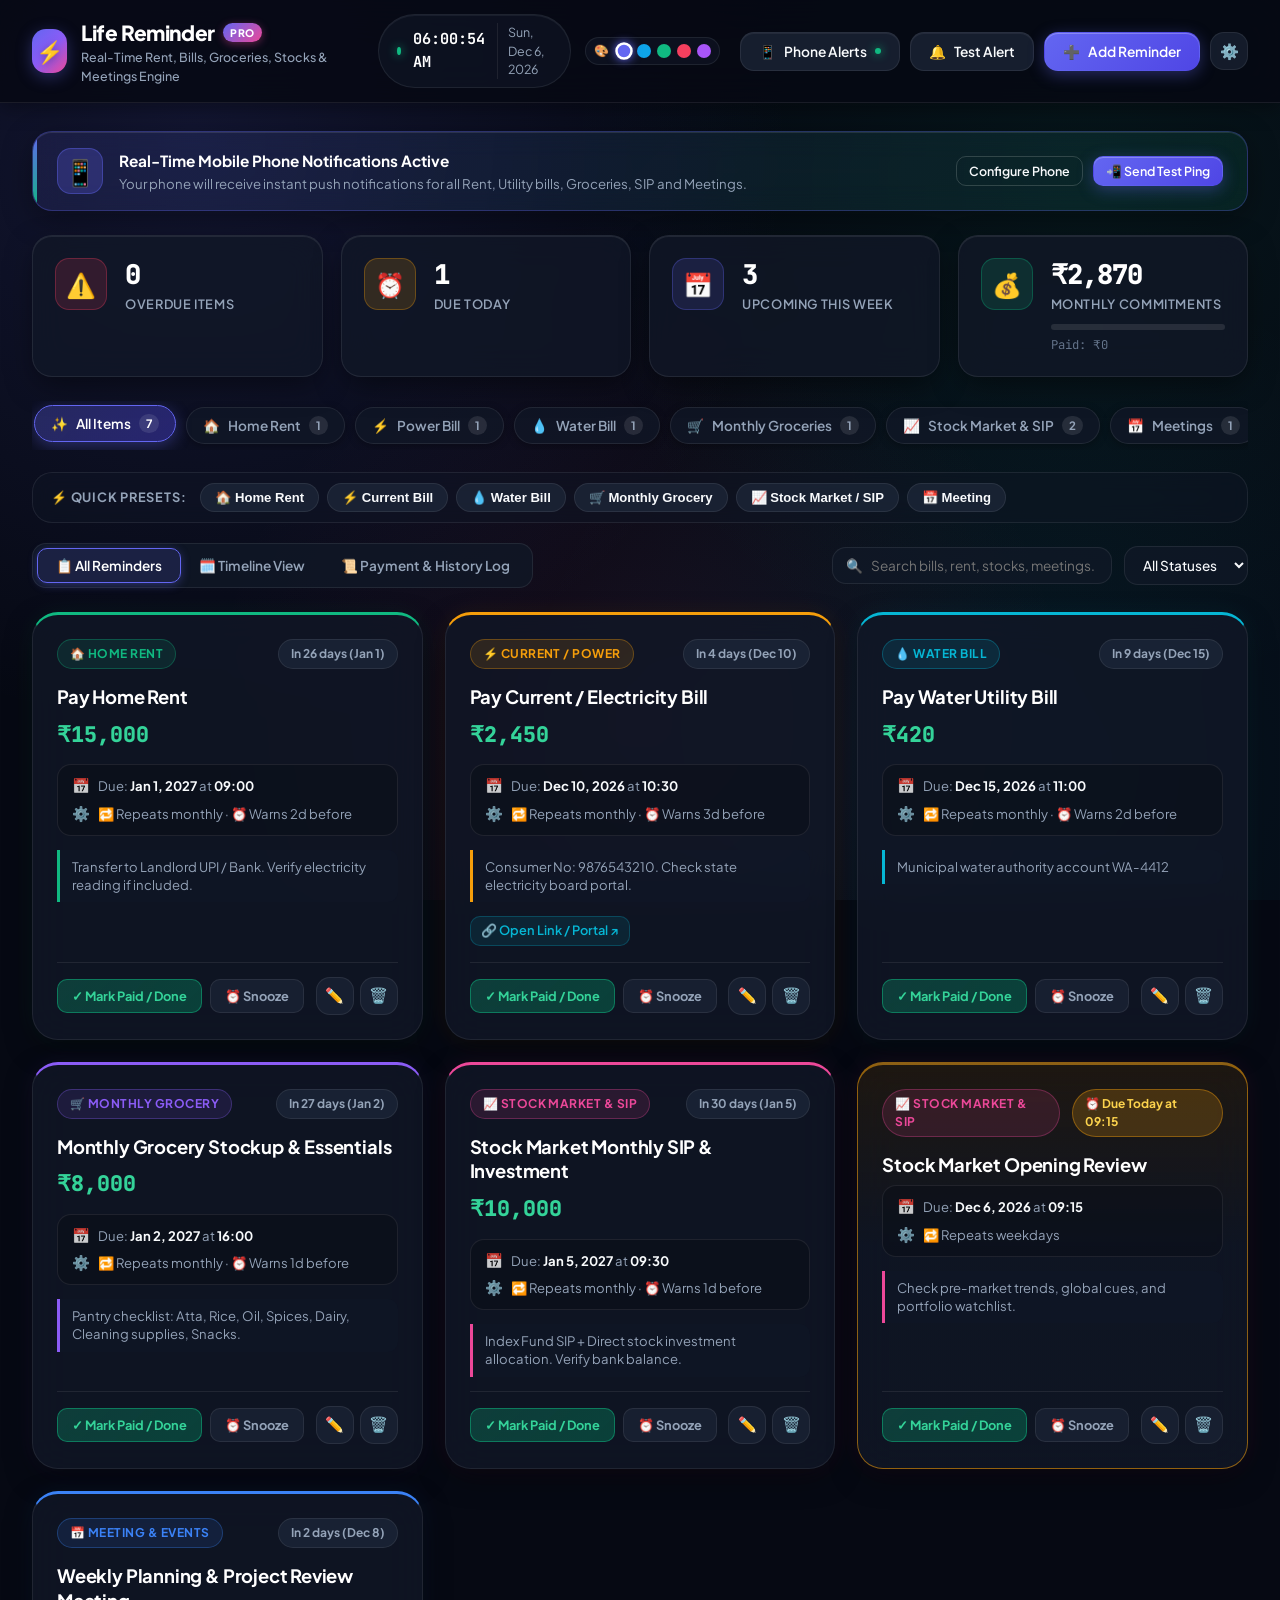
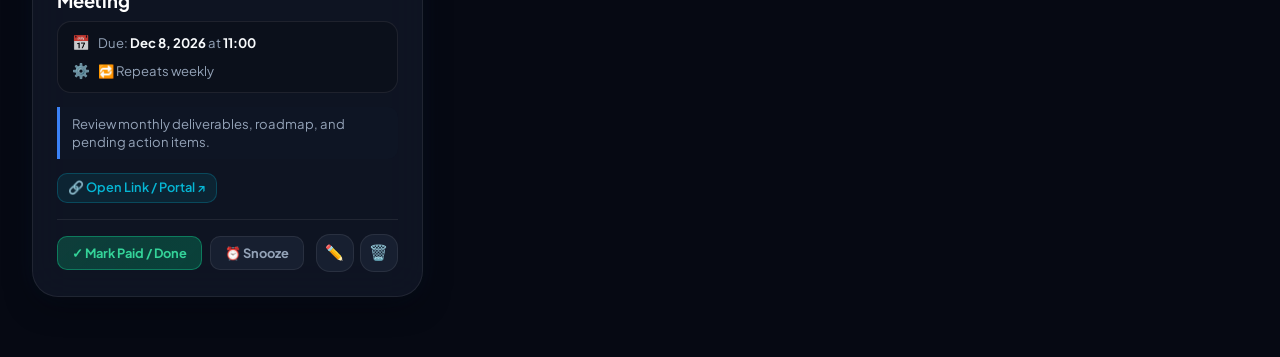
==== commit 9bf20fa1: "Enhance full mobile responsiveness, bottom navigation, and touch UX" ====
--- a/index.html
+++ b/index.html
@@ -250,6 +250,7 @@
   <!-- Add / Edit Reminder Modal -->
   <div id="reminderModal" class="modal-backdrop hidden">
     <div class="modal-dialog">
+      <div class="modal-drag-handle"></div>
       <div class="modal-header">
         <h2 id="modalTitle">➕ Add New Reminder</h2>
         <button class="modal-close-btn" id="btnCloseModal">&times;</button>
@@ -345,6 +346,7 @@
   <!-- Snooze Options Modal -->
   <div id="snoozeModal" class="modal-backdrop hidden">
     <div class="modal-dialog modal-small">
+      <div class="modal-drag-handle"></div>
       <div class="modal-header">
         <h2>⏰ Snooze Reminder</h2>
         <button class="modal-close-btn" id="btnCloseSnooze">&times;</button>
@@ -364,6 +366,7 @@
   <!-- Dedicated Mobile Phone Notifications Modal -->
   <div id="mobileModal" class="modal-backdrop hidden">
     <div class="modal-dialog modal-medium">
+      <div class="modal-drag-handle"></div>
       <div class="modal-header">
         <div class="modal-title-wrap">
           <span class="modal-header-icon" style="font-size: 22px; margin-right: 8px;">📱</span>
@@ -577,6 +580,29 @@
     </div>
   </div>
 
+  <!-- Floating Action Button for Mobile -->
+  <button class="mobile-fab" id="btnMobileFab" title="Add Reminder" aria-label="Add Reminder">➕</button>
+
+  <!-- Modern Mobile Bottom Navigation Bar -->
+  <nav class="mobile-bottom-nav">
+    <button class="mobile-nav-item active" data-tab="reminders">
+      <span class="mobile-nav-icon">📋</span>
+      <span>Reminders</span>
+    </button>
+    <button class="mobile-nav-item" data-tab="timeline">
+      <span class="mobile-nav-icon">🗓️</span>
+      <span>Timeline</span>
+    </button>
+    <button class="mobile-nav-item" data-tab="history">
+      <span class="mobile-nav-icon">📜</span>
+      <span>History</span>
+    </button>
+    <button class="mobile-nav-item" id="btnMobileNavSync">
+      <span class="mobile-nav-icon">📱</span>
+      <span>Phone</span>
+    </button>
+  </nav>
+
   <!-- Notification Toast Container for in-app popups -->
   <div id="toastContainer" class="toast-container"></div>
 
--- a/static/styles.css
+++ b/static/styles.css
@@ -1669,18 +1669,544 @@
   to { transform: translateX(0); opacity: 1; }
 }
 
+/* ==========================================================================
+   Mobile Bottom Navigation & Floating Action Button (FAB)
+   ========================================================================== */
+
+.mobile-fab {
+  display: none;
+  position: fixed;
+  bottom: 84px;
+  right: 20px;
+  width: 56px;
+  height: 56px;
+  border-radius: 50%;
+  background: linear-gradient(135deg, var(--accent-primary) 0%, #ec4899 100%);
+  color: #ffffff;
+  border: 1px solid rgba(255, 255, 255, 0.25);
+  box-shadow: 0 8px 24px var(--accent-primary-glow), 0 4px 12px rgba(0, 0, 0, 0.4);
+  font-size: 24px;
+  align-items: center;
+  justify-content: center;
+  cursor: pointer;
+  z-index: 950;
+  transition: all 0.25s cubic-bezier(0.16, 1, 0.3, 1);
+  outline: none;
+}
+
+.mobile-fab:active {
+  transform: scale(0.92);
+}
+
+.mobile-bottom-nav {
+  display: none;
+  position: fixed;
+  bottom: 0;
+  left: 0;
+  right: 0;
+  background: rgba(10, 15, 29, 0.92);
+  backdrop-filter: blur(20px);
+  -webkit-backdrop-filter: blur(20px);
+  border-top: 1px solid var(--border-glass);
+  padding: 8px 12px calc(8px + env(safe-area-inset-bottom, 0px)) 12px;
+  z-index: 900;
+  box-shadow: 0 -4px 20px rgba(0, 0, 0, 0.5);
+  justify-content: space-around;
+  align-items: center;
+}
+
+.mobile-nav-item {
+  background: transparent;
+  border: none;
+  color: var(--text-secondary);
+  display: flex;
+  flex-direction: column;
+  align-items: center;
+  justify-content: center;
+  gap: 3px;
+  padding: 6px 12px;
+  border-radius: var(--radius-md);
+  font-family: var(--font-main);
+  font-size: 0.72rem;
+  font-weight: 600;
+  cursor: pointer;
+  transition: all 0.2s ease;
+  position: relative;
+  flex: 1;
+  max-width: 80px;
+}
+
+.mobile-nav-icon {
+  font-size: 1.25rem;
+  line-height: 1;
+  transition: transform 0.2s ease;
+}
+
+.mobile-nav-item.active {
+  color: #ffffff;
+}
+
+.mobile-nav-item.active .mobile-nav-icon {
+  transform: translateY(-2px) scale(1.15);
+  filter: drop-shadow(0 2px 8px var(--accent-primary-glow));
+}
+
+.mobile-nav-item.active::after {
+  content: '';
+  position: absolute;
+  bottom: 2px;
+  width: 16px;
+  height: 3px;
+  background: var(--accent-primary);
+  border-radius: var(--radius-full);
+  box-shadow: 0 0 8px var(--accent-primary);
+}
+
+.modal-drag-handle {
+  display: none;
+  width: 40px;
+  height: 4px;
+  background: rgba(255, 255, 255, 0.25);
+  border-radius: var(--radius-full);
+  margin: 0 auto 12px auto;
+}
+
+/* ==========================================================================
+   Responsive Breakpoints
+   ========================================================================== */
+
+/* Tablet (<= 1024px) */
 @media (max-width: 1024px) {
-  .stats-grid { grid-template-columns: 1fr 1fr; }
-}
-
+  .app-header {
+    padding: 12px 20px;
+  }
+  .main-container {
+    padding: 0 20px;
+    margin-top: 20px;
+    margin-bottom: 40px;
+  }
+  .stats-grid {
+    grid-template-columns: repeat(2, 1fr);
+    gap: 14px;
+  }
+  .reminders-grid {
+    grid-template-columns: repeat(auto-fill, minmax(300px, 1fr));
+    gap: 16px;
+  }
+}
+
+/* Mobile & Small Tablets (<= 768px) */
 @media (max-width: 768px) {
-  .app-header { padding: 12px 16px; }
-  .header-container { flex-direction: column; align-items: stretch; }
-  .main-container { padding: 0 16px; margin-top: 16px; }
-  .stats-grid { grid-template-columns: 1fr; }
-  .controls-section { flex-direction: column; align-items: stretch; }
-  .search-box { min-width: 100%; }
-  .reminders-grid { grid-template-columns: 1fr; }
-  .form-row { flex-direction: column; }
-  .mobile-banner-card { flex-direction: column; align-items: stretch; }
-}
+  body {
+    padding-bottom: calc(72px + env(safe-area-inset-bottom, 0px));
+  }
+
+  .mobile-bottom-nav {
+    display: flex;
+  }
+
+  .mobile-fab {
+    display: flex;
+  }
+
+  /* Compact Header */
+  .app-header {
+    padding: 10px 16px;
+  }
+
+  .header-container {
+    flex-wrap: wrap;
+    gap: 10px;
+  }
+
+  .app-title {
+    font-size: 1.1rem;
+  }
+
+  .app-subtitle {
+    display: none;
+  }
+
+  .logo-icon-wrapper {
+    width: 36px;
+    height: 36px;
+  }
+
+  .logo-icon {
+    font-size: 18px;
+  }
+
+  .header-center {
+    order: 3;
+    width: 100%;
+    justify-content: space-between;
+    padding-top: 6px;
+    border-top: 1px solid rgba(255, 255, 255, 0.05);
+    margin-top: 4px;
+  }
+
+  .live-clock-card {
+    padding: 4px 12px;
+    gap: 8px;
+  }
+
+  .live-clock-time {
+    font-size: 0.85rem;
+  }
+
+  .live-clock-date {
+    font-size: 0.72rem;
+    padding-left: 6px;
+  }
+
+  .theme-selector-wrap {
+    padding: 3px 6px;
+  }
+
+  .theme-pill-dot {
+    width: 12px;
+    height: 12px;
+  }
+
+  .header-actions {
+    gap: 6px;
+  }
+
+  .header-actions #btnOpenAddModal,
+  .header-actions #btnTestAlert,
+  .header-actions #btnOpenMobileSync {
+    display: none; /* Accessible from bottom nav & FAB on mobile */
+  }
+
+  .main-container {
+    padding: 0 14px;
+    margin-top: 14px;
+    margin-bottom: 24px;
+  }
+
+  /* Mobile Banner Card */
+  .mobile-banner-card {
+    padding: 14px 16px;
+    margin-bottom: 16px;
+    flex-direction: column;
+    align-items: stretch;
+    gap: 12px;
+  }
+
+  .mobile-banner-left {
+    gap: 12px;
+  }
+
+  .mobile-banner-icon {
+    width: 38px;
+    height: 38px;
+    font-size: 20px;
+    flex-shrink: 0;
+  }
+
+  .mobile-banner-title {
+    font-size: 0.88rem;
+  }
+
+  .mobile-banner-desc {
+    font-size: 0.76rem;
+  }
+
+  .mobile-banner-right {
+    display: grid;
+    grid-template-columns: 1fr 1fr;
+    gap: 8px;
+    width: 100%;
+  }
+
+  .mobile-banner-right .btn {
+    width: 100%;
+    padding: 8px 10px;
+    font-size: 0.76rem;
+  }
+
+  /* Stats Grid */
+  .stats-grid {
+    grid-template-columns: repeat(2, 1fr);
+    gap: 10px;
+    margin-bottom: 16px;
+  }
+
+  .stat-card {
+    padding: 14px;
+    gap: 12px;
+  }
+
+  .stat-icon {
+    width: 40px;
+    height: 40px;
+    font-size: 18px;
+  }
+
+  .stat-value {
+    font-size: 1.3rem;
+  }
+
+  .stat-label {
+    font-size: 0.7rem;
+  }
+
+  .stat-subtext {
+    font-size: 0.68rem;
+  }
+
+  /* Category Filter Tabs Bar (Horizontal Swipe) */
+  .category-tabs-bar {
+    gap: 8px;
+    margin: 0 -14px 14px -14px;
+    padding: 4px 14px 10px 14px;
+    -webkit-overflow-scrolling: touch;
+    scrollbar-width: none;
+  }
+
+  .category-tabs-bar::-webkit-scrollbar {
+    display: none;
+  }
+
+  .cat-pill {
+    padding: 7px 12px;
+    font-size: 0.78rem;
+    gap: 6px;
+  }
+
+  /* Quick Presets Section */
+  .presets-section {
+    flex-direction: column;
+    align-items: flex-start;
+    gap: 8px;
+    padding: 10px 14px;
+    margin-bottom: 16px;
+  }
+
+  .presets-pills {
+    width: 100%;
+    overflow-x: auto;
+    flex-wrap: nowrap;
+    -webkit-overflow-scrolling: touch;
+    scrollbar-width: none;
+    padding-bottom: 4px;
+  }
+
+  .presets-pills::-webkit-scrollbar {
+    display: none;
+  }
+
+  .preset-btn {
+    padding: 5px 12px;
+    font-size: 0.76rem;
+    white-space: nowrap;
+    flex-shrink: 0;
+  }
+
+  /* Controls & Search */
+  .controls-section {
+    flex-direction: column;
+    align-items: stretch;
+    gap: 10px;
+    margin-bottom: 16px;
+  }
+
+  .view-tabs {
+    display: none; /* Handled by modern bottom nav on mobile */
+  }
+
+  .filter-group {
+    width: 100%;
+    display: flex;
+    gap: 8px;
+  }
+
+  .search-box {
+    flex: 1;
+    min-width: 0;
+  }
+
+  .search-box input {
+    font-size: 16px; /* Prevent iOS zoom */
+    padding: 9px 12px 9px 34px;
+  }
+
+  .select-filter {
+    font-size: 0.82rem;
+    padding: 9px 10px;
+  }
+
+  /* Reminders Cards & Grid */
+  .reminders-grid {
+    grid-template-columns: 1fr;
+    gap: 14px;
+  }
+
+  .reminder-card {
+    padding: 18px 16px;
+    border-radius: var(--radius-lg);
+  }
+
+  .card-title {
+    font-size: 1.05rem;
+  }
+
+  .card-amount-tag {
+    font-size: 1.2rem;
+    margin-bottom: 10px;
+  }
+
+  .card-actions {
+    display: grid;
+    grid-template-columns: 1fr 1fr;
+    gap: 8px;
+  }
+
+  .card-actions .btn-done {
+    grid-column: span 2;
+  }
+
+  .card-actions .btn {
+    min-height: 42px;
+    padding: 8px 10px;
+    font-size: 0.8rem;
+  }
+
+  /* Bottom-Sheet Modals on Mobile */
+  .modal-backdrop {
+    align-items: flex-end;
+    padding: 0;
+  }
+
+  .modal-dialog {
+    width: 100vw;
+    max-width: 100vw;
+    max-height: 92vh;
+    border-radius: 24px 24px 0 0;
+    margin: 0;
+    animation: slideUpSheet 0.3s cubic-bezier(0.16, 1, 0.3, 1);
+    box-shadow: 0 -10px 40px rgba(0, 0, 0, 0.7);
+  }
+
+  .modal-drag-handle {
+    display: block;
+  }
+
+  .modal-header {
+    padding: 16px 20px;
+  }
+
+  .modal-header h2 {
+    font-size: 1.15rem;
+  }
+
+  .modal-form {
+    padding: 16px 20px;
+    max-height: calc(92vh - 130px);
+    overflow-y: auto;
+  }
+
+  .modal-body-scrollable {
+    max-height: calc(92vh - 130px);
+    padding: 16px 20px;
+  }
+
+  .form-row {
+    flex-direction: column;
+    gap: 12px;
+  }
+
+  .form-group input,
+  .form-group select,
+  .form-group textarea {
+    font-size: 16px; /* Prevents auto zoom in iOS */
+    padding: 11px 14px;
+  }
+
+  .modal-footer {
+    padding: 14px 20px;
+  }
+
+  .modal-footer .btn {
+    flex: 1;
+    min-height: 44px;
+  }
+
+  /* Snooze Modal */
+  .snooze-options {
+    grid-template-columns: 1fr;
+    gap: 10px;
+  }
+
+  .btn-snooze {
+    min-height: 48px;
+  }
+
+  /* History Table Mobile */
+  .history-card {
+    padding: 16px 14px;
+    border-radius: var(--radius-lg);
+  }
+
+  .history-table-wrapper {
+    margin: 0 -14px;
+    padding: 0 14px;
+    overflow-x: auto;
+    -webkit-overflow-scrolling: touch;
+  }
+
+  .history-table th,
+  .history-table td {
+    padding: 10px 12px;
+    font-size: 0.78rem;
+  }
+
+  /* Toast notification on Mobile */
+  .toast-container {
+    top: 14px;
+    bottom: auto;
+    left: 14px;
+    right: 14px;
+  }
+
+  .toast-item {
+    min-width: unset;
+    width: 100%;
+  }
+}
+
+/* Small Smart Phones (<= 480px) */
+@media (max-width: 480px) {
+  .stats-grid {
+    grid-template-columns: 1fr;
+  }
+
+  .stat-card {
+    padding: 12px 14px;
+  }
+
+  .stat-value {
+    font-size: 1.25rem;
+  }
+
+  .card-top {
+    flex-wrap: wrap;
+    gap: 6px;
+  }
+
+  .provider-pills {
+    grid-template-columns: repeat(2, 1fr);
+  }
+}
+
+@keyframes slideUpSheet {
+  from {
+    transform: translateY(100%);
+    opacity: 0.5;
+  }
+  to {
+    transform: translateY(0);
+    opacity: 1;
+  }
+}
+
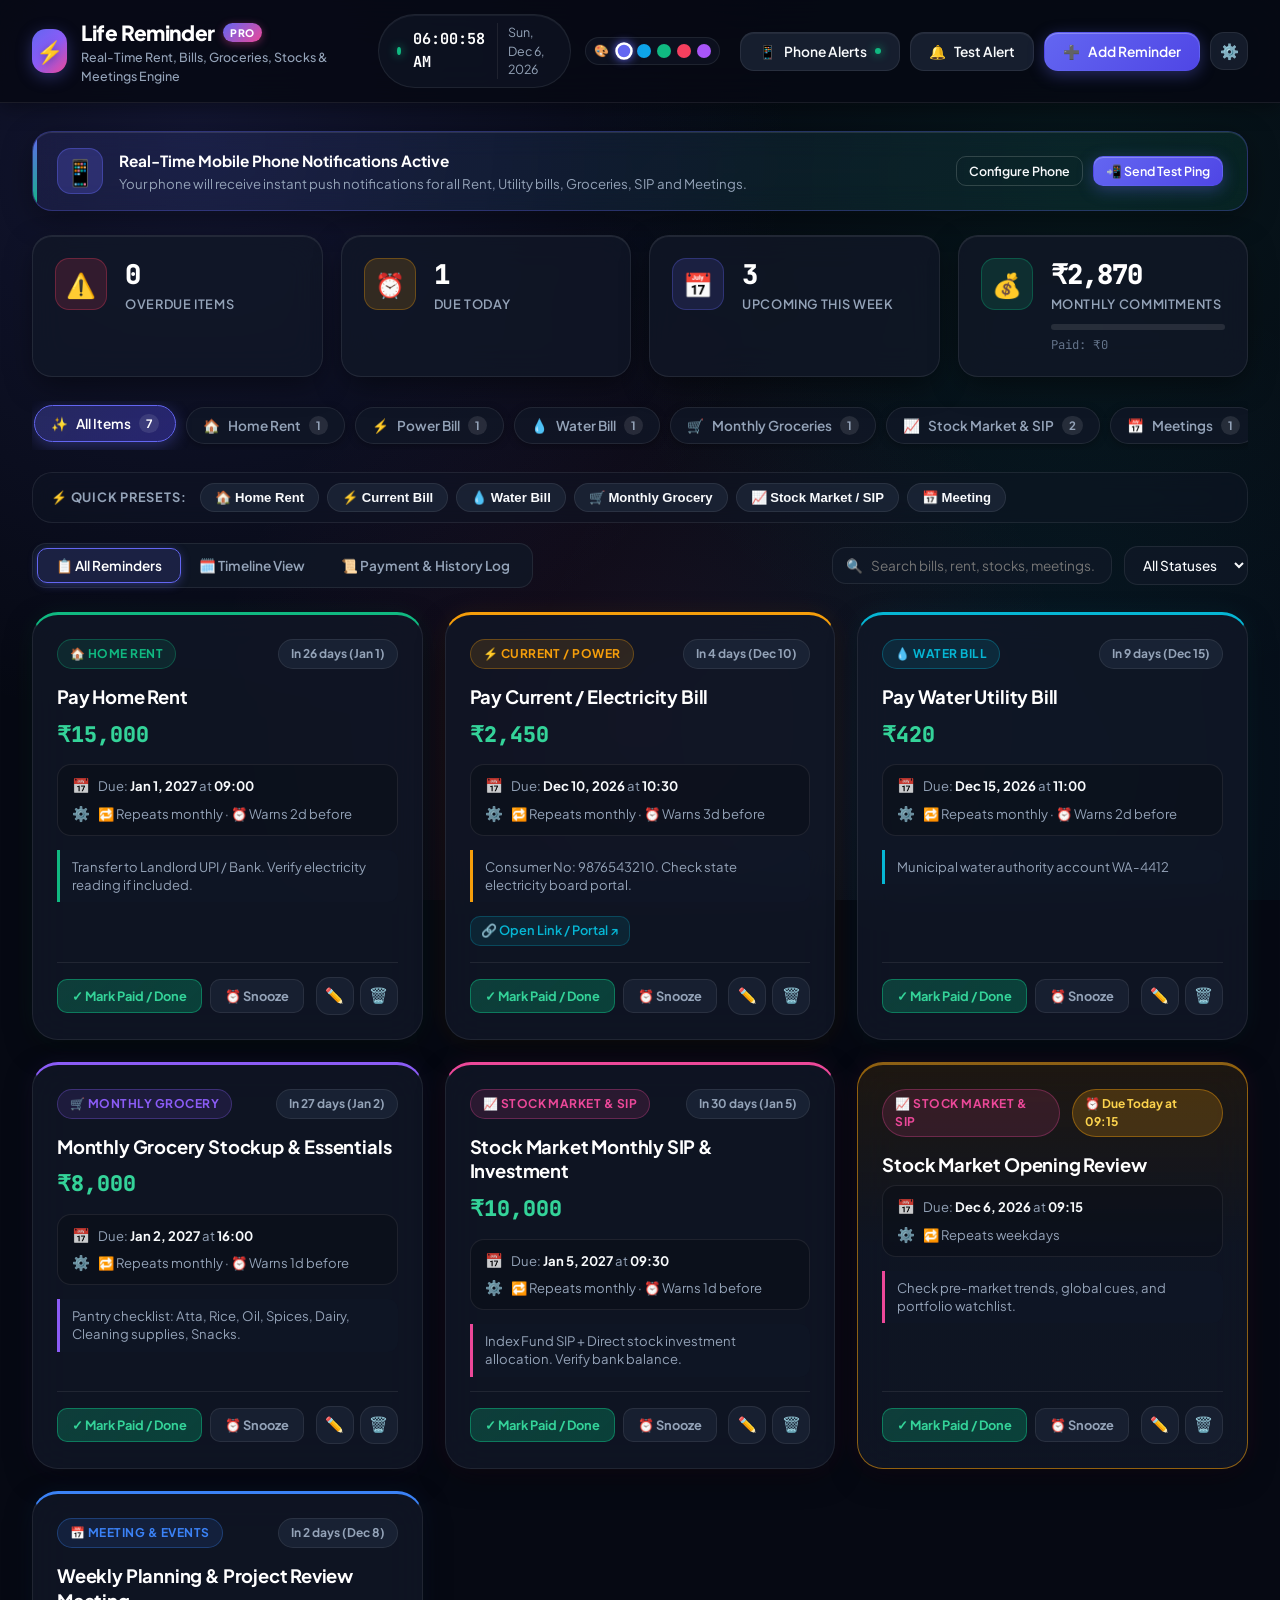
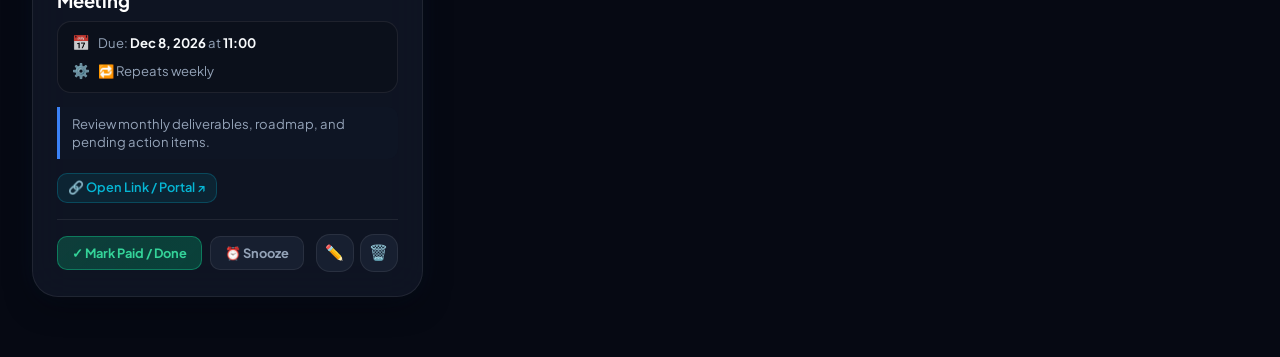
==== commit 120a24e3: "Add sticky save footer and inline Save Settings buttons for Telegram, WhatsApp and ntfy" ====
--- a/index.html
+++ b/index.html
@@ -439,8 +439,12 @@
             <small class="form-help">Subscription URL: <code id="ntfySubUrl">https://ntfy.sh/reminders_...</code></small>
           </div>
 
-          <div class="ntfy-direct-action" style="margin-top: 10px;">
+          <div class="ntfy-direct-action" style="margin-top: 10px; display: flex; gap: 10px; align-items: center; justify-content: space-between; flex-wrap: wrap;">
             <a id="ntfyDirectLink" href="#" target="_blank" class="btn btn-outline btn-sm">🔗 Open Web Notification Feed</a>
+            <div style="display: flex; gap: 8px;">
+              <button type="button" class="btn btn-secondary btn-sm btn-provider-test">📲 Test Ping</button>
+              <button type="button" class="btn btn-primary btn-sm btn-provider-save">💾 Save ntfy Topic</button>
+            </div>
           </div>
         </div>
 
@@ -450,20 +454,25 @@
             <h4>✈️ Setup Telegram Bot:</h4>
             <ol>
               <li>Open Telegram and message <strong>@BotFather</strong> to create a new bot and copy the <strong>HTTP API Token</strong>.</li>
-              <li>Start a chat with your new bot and also message <strong>@userinfobot</strong> to get your numerical <strong>Chat ID</strong>.</li>
-              <li>Paste both fields below and click Save.</li>
+              <li>Start a chat with your new bot and message <a href="https://t.me/userinfobot" target="_blank" style="color: var(--accent-cyan); text-decoration: underline;">@userinfobot</a> to get your numerical <strong>Chat ID</strong> (the number next to <code>Id:</code>).</li>
+              <li>Paste both fields below and click <strong>"Save Telegram Settings"</strong>.</li>
             </ol>
           </div>
 
           <div class="form-row" style="margin-top: 14px;">
             <div class="form-group flex-2">
-              <label for="telegramBotTokenInput">Bot API Token:</label>
+              <label for="telegramBotTokenInput">Bot API Token: <span class="required">*</span></label>
               <input type="password" id="telegramBotTokenInput" placeholder="e.g. 123456789:ABCdefGhIJKlmNoPQRstUVwxyZ">
             </div>
             <div class="form-group flex-1">
-              <label for="telegramChatIdInput">Your Chat ID:</label>
+              <label for="telegramChatIdInput">Your Chat ID: <span class="required">*</span></label>
               <input type="text" id="telegramChatIdInput" placeholder="e.g. 987654321">
             </div>
+          </div>
+
+          <div style="margin-top: 14px; display: flex; gap: 10px; justify-content: flex-end; align-items: center;">
+            <button type="button" class="btn btn-secondary btn-sm btn-provider-test">📲 Send Test Ping</button>
+            <button type="button" class="btn btn-primary btn-sm btn-provider-save">💾 Save Telegram Settings</button>
           </div>
         </div>
 
@@ -472,21 +481,26 @@
           <div class="guide-box">
             <h4>💬 Free WhatsApp Setup (via CallMeBot):</h4>
             <ol>
-              <li>Add phone contact: <strong>+34 644 10 55 84</strong> to your phone or click <a href="https://api.callmebot.com/whatsapp.php" target="_blank">CallMeBot Instructions</a>.</li>
+              <li>Add phone contact: <strong>+34 644 10 55 84</strong> to your phone contacts.</li>
               <li>Send WhatsApp message <code>I allow callmebot to send me messages</code> to that number.</li>
-              <li>You will receive your personal free API Key in WhatsApp. Paste it below with your phone number (including country code, e.g. 919876543210).</li>
+              <li>You will receive your personal API Key in WhatsApp. Paste it below with your phone number (including country code, e.g. <code>919876543210</code>).</li>
             </ol>
           </div>
 
           <div class="form-row" style="margin-top: 14px;">
             <div class="form-group flex-1">
-              <label for="whatsappPhoneInput">Phone Number (with Country Code):</label>
+              <label for="whatsappPhoneInput">Phone Number (with Country Code): <span class="required">*</span></label>
               <input type="text" id="whatsappPhoneInput" placeholder="e.g. 919876543210">
             </div>
             <div class="form-group flex-1">
-              <label for="whatsappApiKeyInput">CallMeBot API Key:</label>
+              <label for="whatsappApiKeyInput">CallMeBot API Key: <span class="required">*</span></label>
               <input type="password" id="whatsappApiKeyInput" placeholder="e.g. 1234567">
             </div>
+          </div>
+
+          <div style="margin-top: 14px; display: flex; gap: 10px; justify-content: flex-end; align-items: center;">
+            <button type="button" class="btn btn-secondary btn-sm btn-provider-test">📲 Send Test Ping</button>
+            <button type="button" class="btn btn-primary btn-sm btn-provider-save">💾 Save WhatsApp Settings</button>
           </div>
         </div>
 
@@ -494,21 +508,29 @@
         <div class="provider-config-box hidden" id="providerBoxPushover">
           <div class="form-row" style="margin-top: 14px;">
             <div class="form-group flex-1">
-              <label for="pushoverUserKeyInput">User Key:</label>
+              <label for="pushoverUserKeyInput">User Key: <span class="required">*</span></label>
               <input type="text" id="pushoverUserKeyInput" placeholder="Your Pushover User Key">
             </div>
             <div class="form-group flex-1">
-              <label for="pushoverApiTokenInput">App API Token:</label>
+              <label for="pushoverApiTokenInput">App API Token: <span class="required">*</span></label>
               <input type="password" id="pushoverApiTokenInput" placeholder="Your Pushover App Token">
             </div>
+          </div>
+          <div style="margin-top: 14px; display: flex; gap: 10px; justify-content: flex-end;">
+            <button type="button" class="btn btn-secondary btn-sm btn-provider-test">📲 Test Ping</button>
+            <button type="button" class="btn btn-primary btn-sm btn-provider-save">💾 Save Pushover</button>
           </div>
         </div>
 
         <!-- PROVIDER 5: Discord Webhook -->
         <div class="provider-config-box hidden" id="providerBoxDiscord">
           <div class="form-group" style="margin-top: 14px;">
-            <label for="discordWebhookInput">Discord Webhook URL:</label>
+            <label for="discordWebhookInput">Discord Webhook URL: <span class="required">*</span></label>
             <input type="url" id="discordWebhookInput" placeholder="https://discord.com/api/webhooks/...">
+          </div>
+          <div style="margin-top: 14px; display: flex; gap: 10px; justify-content: flex-end;">
+            <button type="button" class="btn btn-secondary btn-sm btn-provider-test">📲 Test Ping</button>
+            <button type="button" class="btn btn-primary btn-sm btn-provider-save">💾 Save Discord</button>
           </div>
         </div>
 
@@ -540,7 +562,7 @@
           <span>📲</span> Send Test Ping to Phone
         </button>
         <button type="button" class="btn btn-primary" id="btnSaveMobileSettings">
-          Save & Enable
+          <span>💾</span> Save & Enable Phone Alerts
         </button>
       </div>
     </div>
--- a/static/styles.css
+++ b/static/styles.css
@@ -1339,12 +1339,15 @@
   box-shadow: 0 25px 60px -15px rgba(0, 0, 0, 0.8), inset 0 1px 0 rgba(255, 255, 255, 0.12);
   width: 100%;
   max-width: 640px;
+  max-height: 88vh;
+  display: flex;
+  flex-direction: column;
   overflow: hidden;
   animation: modalPop 0.3s cubic-bezier(0.16, 1, 0.3, 1);
 }
 
 .modal-small { max-width: 440px; }
-.modal-medium { max-width: 680px; width: 95%; max-height: 90vh; }
+.modal-medium { max-width: 680px; width: 95%; max-height: 88vh; }
 
 @keyframes modalPop {
   0% { transform: scale(0.94) translateY(12px); opacity: 0; }
@@ -1352,12 +1355,13 @@
 }
 
 .modal-header {
-  padding: 20px 24px;
+  padding: 18px 24px;
   border-bottom: 1px solid var(--border-glass);
   display: flex;
   align-items: center;
   justify-content: space-between;
-  background: rgba(15, 23, 42, 0.6);
+  background: rgba(15, 23, 42, 0.9);
+  flex-shrink: 0;
 }
 
 .modal-header h2 {
@@ -1383,7 +1387,7 @@
   display: flex;
   flex-direction: column;
   gap: 16px;
-  max-height: calc(90vh - 140px);
+  flex: 1;
   overflow-y: auto;
 }
 
@@ -1439,12 +1443,17 @@
   align-items: center;
   justify-content: flex-end;
   gap: 12px;
-  background: rgba(15, 23, 42, 0.6);
+  background: rgba(11, 17, 33, 0.95);
+  backdrop-filter: blur(12px);
+  flex-shrink: 0;
+  position: sticky;
+  bottom: 0;
+  z-index: 10;
 }
 
 /* Modal Body Scrollable for Mobile Setup */
 .modal-body-scrollable {
-  max-height: calc(90vh - 140px);
+  flex: 1;
   overflow-y: auto;
   padding: 20px 24px;
   display: flex;
